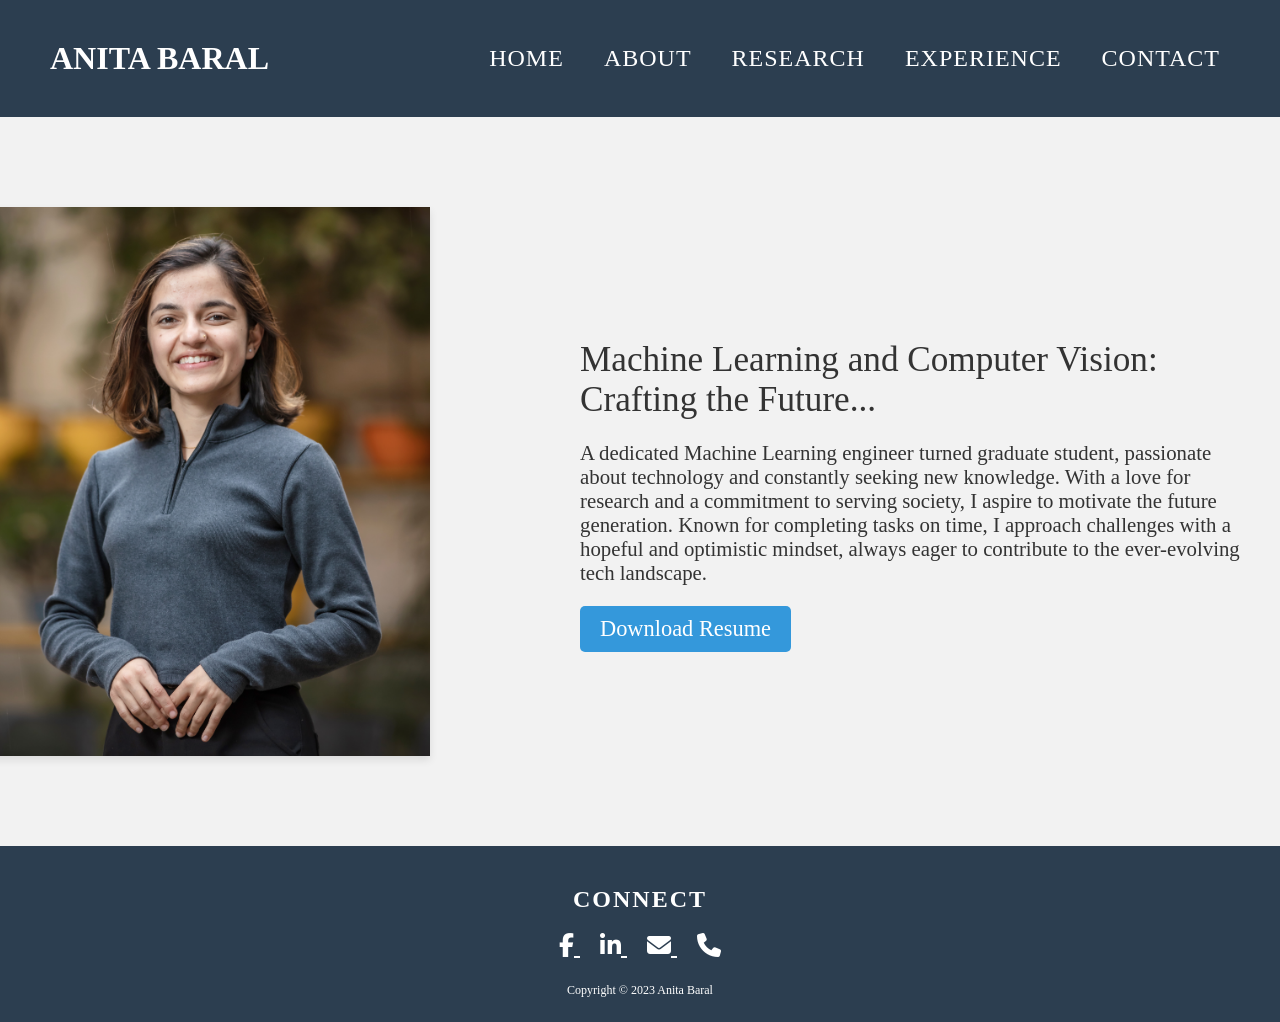
==== index.html @ aec83439 "Add contents for the website." ====
<!DOCTYPE html>
<html>
<head>
    <title>Anita Baral - Home</title>
    <link rel="stylesheet" type="text/css" href="css/style.css">
    <link rel="stylesheet" href="https://cdnjs.cloudflare.com/ajax/libs/font-awesome/6.1.1/css/all.min.css">
    <link href="https://fonts.googleapis.com/css2?family=Montserrat:wght@700&display=swap" rel="stylesheet">

</head>
<body>
    <header>
        <div class="header-inner">
            <a href="index.html" class="logo">Anita Baral</a>
            <nav>
                <ul>
                    <li><a href="index.html">Home</a></li>
                    <li><a href="about.html">About</a></li>
                    <li><a href="research.html">Research</a></li>
                    <li><a href="experience.html">Experience</a></li>
                    <li><a href="contact.html">Contact</a></li>
                </ul>
            </nav>
        </div>
    </header>
    <section class="hero">
        <div class="profile-container">
            <img src="data/profile.jpg" alt="Anita Baral" class="profile-picture">
            <div class="profile-info">
                <h1>Machine Learning and Computer Vision: Crafting the Future...</h1>
                <p>A dedicated Machine Learning engineer turned graduate student, passionate about technology and constantly seeking new knowledge.
                     With a love for research and a commitment to serving society, I aspire to motivate the future generation. Known for completing tasks on time, 
                    I approach challenges with a hopeful and optimistic mindset, always eager to contribute to the ever-evolving tech landscape.</p>
                <a href="data/Resume_AnitaBaral.pdf" class="resume-button" download>Download Resume</a>
            </div>
        </div>
    </section>    
    <footer>
        <div class="footer-content">
            <h2>Connect</h2>
            <div class="social-links">
                <a href="https://www.facebook.com/anita.baral.7374" target="_blank" title="Facebook">
                    <i class="fa-brands fa-facebook-f"></i>
                </a>
                <a href="https://www.linkedin.com/in/anita-baral" target="_blank" title="LinkedIn">
                    <i class="fa-brands fa-linkedin-in"></i>
                </a>
                <a href="mailto:baralanita2@gmail.com" title="Email">
                    <i class="fa-solid fa-envelope"></i>
                </a>
                <a href="tel:" title="Phone">
                    <i class="fa-solid fa-phone"></i>
                </a>
            </div>
            <p class="copyright-text">Copyright © 2023 Anita Baral </p>
        </div>
    </footer>
    
</body>
</html>
---- css/style.css ----
body {
    font-family: 'Playfair Display', serif;
    margin: 0;
    padding: 0;
    color: #333;
    display: flex;
    flex-direction: column;
    min-height: 100vh; /* Full height of the viewport */
}

.header-inner {
    max-width: 1200px;
    margin: 0 auto;
    padding: 15px;
    display: flex;
    justify-content: space-between;
    align-items: center;
}

.logo {
    color: #fff;
    text-decoration: none;
    font-size: 2.5em; /* Logo size */
    font-weight: bold; /* Make the logo stand out */
    margin-right: auto;
}

header {
    background-color: #2c3e50; /* Dark blue background */
    color: #fff;
    padding: 20px 0;    
}

header nav ul {
    margin-left: auto;
    list-style: none;
    padding: 0;
    display: flex;
    margin: 0;
}

header nav ul li {
    margin: 0 20px;
}

header nav ul li a {
    color: #fff;
    text-decoration: none;
    font-size: 1.5em; /* Adjust nav link size */
    transition: color 0.3s ease;
    letter-spacing: 1px;
    text-transform: uppercase;
}

header nav ul li a:hover {
    color: #3498db; /* Color change on hover */
}



@media screen and (max-width: 600px) {
    header nav ul li {
        display: block;
        text-align: center;
        margin: 10px 0;
    }
}

footer {
    background-color: #2c3e50;
    color: #fff;
    text-align: center;
    padding: 20px 0;
    margin-top: auto; /* Pushes the footer to the bottom */
}

.footer-content {
    max-width: 1200px;
    margin: auto;
    padding: 0 20px;
}


footer h2 {
    font-size: 1.5em;
    margin-bottom: 20px;
    text-transform: uppercase;
    letter-spacing: 2px;
}

.social-links {
    margin-bottom: 20px;
}

.social-links a {
    color: #fff;
    margin: 0 10px;
    font-size: 24px; /* Adjust the size of the icons */
    transition: color 0.3s ease;
}

.social-links a:hover {
    color: #3498db; /* Color change on hover */
}

footer p {
    font-size: 0.75em;
    line-height: 1.8;
    margin-bottom: 0; /* Removes margin for a tighter look */
}
.logo {
    color: #fff; /* White color */
    text-decoration: none;
    font-size: 2em; /* Increased size */
    font-weight: bold; /* Bold font */
    padding: 5px 10px; /* Padding around the text */
    border-radius: 5px; /* Rounded corners */
    transition: background-color 0.3s ease; /* Smooth transition for hover effect */
    text-transform: uppercase;
}

.logo:hover {
    background-color: #2980b9; /* Darker background on hover */
}

/* Responsive adjustments for smaller screens */
@media (max-width: 768px) {
    .footer-content {
        padding: 0 40px;
    }

    .social-links a {
        margin: 0 15px; /* More space between icons on smaller screens */
    }
}

@media screen and (max-width: 600px) {
    .header-inner {
        flex-direction: column;
    }

    header nav ul {
        flex-direction: column;
    }

    header nav ul li {
        text-align: center;
        margin: 10px 0;
    }
}

.hero {
    background-color: #f2f2f2; /* Light grey background */
    text-align: left;
    padding: 60px 0px;
    display: flex;
    align-items: center;
    justify-content: space-between;
}

.profile-container {
    background-color: #f2f2f2; /* Light grey background */
    display: flex;
    align-items: center;
    justify-content: space-between;
    max-width: 1200px;
    width: 100%;
    margin: auto;
    padding: 30px 0px; /* Increased padding for more space */
}

.profile-picture {
    width: 100%; /* This ensures the image is responsive and scales with its container */
    max-width: 450px; /* Adjust the max-width to fit your design */
    height: auto; /* This ensures the aspect ratio is maintained */
    margin-right: -5%;
    margin-left: -5%;
    /* border-radius: 2%; */
    box-shadow: 0 4px 8px rgba(0, 0, 0, 0.1); /* Optional: Adds a subtle shadow around the picture */
    /* Removed border-radius to make the image rectangular */
}

.profile-info {
    max-width: 55%;
}

.profile-info h1 {
    font-size: 2.2em; /* Large font size for name */
    color: #333; /* Dark text color for name */
    margin-bottom: 0.5em;
    font-weight: 200;
}

.profile-info p {
    font-size: 1.3em; /* Adjust as needed */
    margin-bottom: 1em;
}

.resume-button {
    display: inline-block;
    padding: 10px 20px;
    background-color: #3498db; /* Button background color */
    color: white; /* Button text color */
    text-decoration: none;
    border-radius: 5px; /* Rounded corners for the button */
    transition: background-color 0.3s ease; /* Smooth background transition on hover */
    font-size: 1.4em;
}

.resume-button:hover {
    background-color: #2980b9; /* Darker button background on hover */
}

.contact-info {
    background-color: #f2f2f2; /* Light grey background */
    margin: 40px auto;
    padding: 40px;
    text-align: center;
    border-radius: 8px; /* Optional: Adds rounded corners */
    box-shadow: 0 2px 5px rgba(0, 0, 0, 0.2); /* Optional: Adds a subtle shadow for depth */
    max-width: 600px; /* Adjust width as needed */
}

.contact-info h1 {
    font-size: 2.5em;
    color: #333;
    margin-bottom: 0.5em; /* Smaller bottom margin */
}

.contact-details {
    font-size: 1.5em;
    color: #333;
    background-color: #ffffff; /* White background for contact details */
    padding: 20px;
    border-radius: 8px; /* Optional: Adds rounded corners */
    box-shadow: 0 2px 5px rgba(0, 0, 0, 0.1); /* Optional: Adds a subtle shadow for depth */
}

.contact-details p {
    margin: 10px 0;
    display: flex;
    align-items: center;
    justify-content: center;
}

.contact-details p i {
    margin-right: 10px;
    color: #3498db; /* Color for icons */
    width: 30px; /* Ensures icons align neatly */
    text-align: center;
}

.contact-details a {
    color: #3498db; /* Color for links */
    text-decoration: none;
    font-weight: bold; /* Makes the text bold */
}

.contact-details a:hover {
    text-decoration: underline; /* Underline on hover for better user interaction */
}

/* Responsive adjustments */
@media (max-width: 768px) {
    .contact-info {
        padding: 20px;
        margin: 20px;
    }

    .contact-details {
        padding: 20px;
    }

    .contact-details p {
        flex-direction: column; /* Stack icon and text on smaller screens */
        text-align: center;
    }
}

/* Additional styling for active nav link, if needed */
nav ul li.active a {
    color: #3498db; /* Active link color */
    border-bottom: 2px solid #3498db; /* Underline or other highlight for active state */
}




.experience-info {
    background-color: #f2f2f2; /* Light grey background */
    margin: 40px auto;
    padding: 40px;
    text-align: center;
    border-radius: 8px; /* Optional: Adds rounded corners */
    box-shadow: 0 2px 5px rgba(0, 0, 0, 0.2); /* Optional: Adds a subtle shadow for depth */
    max-width: 600px; /* Adjust width as needed */
}

.experience-info h1 {
    font-size: 2.5em;
    color: #333;
    margin-bottom: 0.5em; /* Smaller bottom margin */
}

.experience-details {
    font-size: 1em;
    color: #333;
    background-color: #ffffff; /* White background for experience details */
    padding: 20px;
    border-radius: 8px; /* Optional: Adds rounded corners */
    box-shadow: 0 2px 5px rgba(0, 0, 0, 0.1); /* Optional: Adds a subtle shadow for depth */
}

.experience-details .research-item {
    background-color: #ffffff; /* White background for each research item */
    padding: 20px;
    margin-bottom: 20px; /* Space between research items */
    border-radius: 8px; /* Optional: Adds rounded corners */
    box-shadow: 0 2px 5px rgba(0, 0, 0, 0.1); /* Optional: Adds a subtle shadow for depth */
}

.experience-details .research-item h2 {
    color: #3498db; /* Color for research item titles */
    margin-bottom: 10px;
}

.experience-details .research-item p {
    /* font-size: 0.5em; */
    margin-bottom: 10px;
    text-align: left; /* Align text to the left */
}

.experience-details .research-item a {
    color: #3498db; /* Color for links */
    text-decoration: none;
}

.experience-details .research-item a:hover {
    text-decoration: underline; /* Underline on hover for better user interaction */
}

/* ... other styles ... */

/* Responsive adjustments */
@media (max-width: 768px) {
    .experience-info {
        padding: 20px;
        margin: 20px;
    }

    .experience-details {
        padding: 20px;
    }

    .experience-details .research-item {
        flex-direction: column; /* Stack icon and text on smaller screens */
        text-align: center;
    }
}

/* Additional styling for active nav link, if needed */
nav ul li.active a {
    color: #3498db; /* Active link color */
    border-bottom: 2px solid #3498db; /* Underline or other highlight for active state */
}

.ex-info {
    background-color: #f2f2f2; /* Light grey background */
    margin: 40px auto;
    padding: 40px;
    text-align: left; /* Align text to the left */
    border-radius: 8px; /* Adds rounded corners */
    box-shadow: 0 2px 5px rgba(0, 0, 0, 0.2); /* Adds a subtle shadow for depth */
    max-width: 800px; /* Adjust width as needed */
}

.ex-info h1 {
    font-size: 2.5em;
    color: #333;
    margin-bottom: 1em; /* Bottom margin for the section title */
}

.ex-details {
    background-color: #ffffff; /* White background for details */
    padding: 20px;
    border-radius: 8px; /* Adds rounded corners */
    box-shadow: 0 2px 5px rgba(0, 0, 0, 0.1); /* Adds a subtle shadow for depth */
    margin-bottom: 20px; /* Space between experience items */
}

.ex-item h2 {
    font-size: 1.5em;
    color: #3498db; /* Color for job titles */
    margin-bottom: 0.5em;
}

.ex-item p, .ex-item ul {
    font-size: 1em;
    margin-bottom: 1em;
}

.ex-item ul {
    list-style-type: circle; /* Or 'none' if you prefer no bullets */
    padding-left: 20px; /* Indent for list items */
}

.ex-item ul li {
    margin-bottom: 0.5em; /* Space between list items */
}

/* Responsive adjustments */
@media (max-width: 768px) {
    .ex-info {
        padding: 20px;
        margin: 20px;
    }

    .ex-details {
        padding: 20px;
    }

    /* Ensure .ex-item styles are also responsive if necessary */
}

/* Additional styling for active nav link, if needed */
nav ul li.active a {
    color: #3498db; /* Active link color */
    border-bottom: 2px solid #3498db; /* Underline or other highlight for active state */
}

main {
    flex: 1;
}
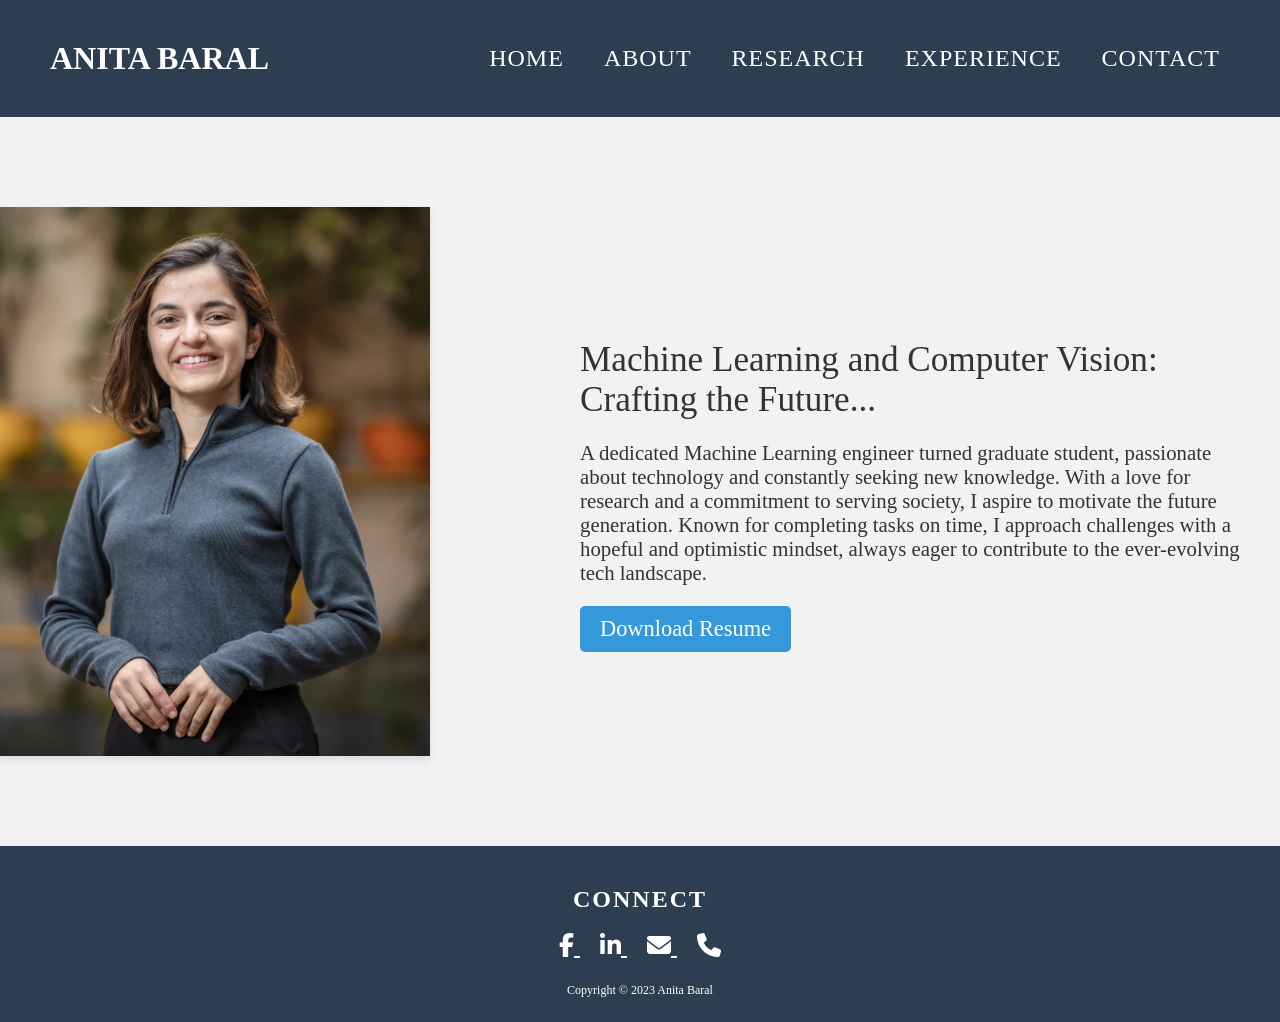
==== commit 77865be1: "Optimizing loading an image." ====
--- a/index.html
+++ b/index.html
@@ -24,7 +24,7 @@
     </header>
     <section class="hero">
         <div class="profile-container">
-            <img src="data/profile.jpg" alt="Anita Baral" class="profile-picture">
+            <img src="data/profile_comp.jpg" alt="Anita Baral" class="profile-picture">
             <div class="profile-info">
                 <h1>Machine Learning and Computer Vision: Crafting the Future...</h1>
                 <p>A dedicated Machine Learning engineer turned graduate student, passionate about technology and constantly seeking new knowledge.
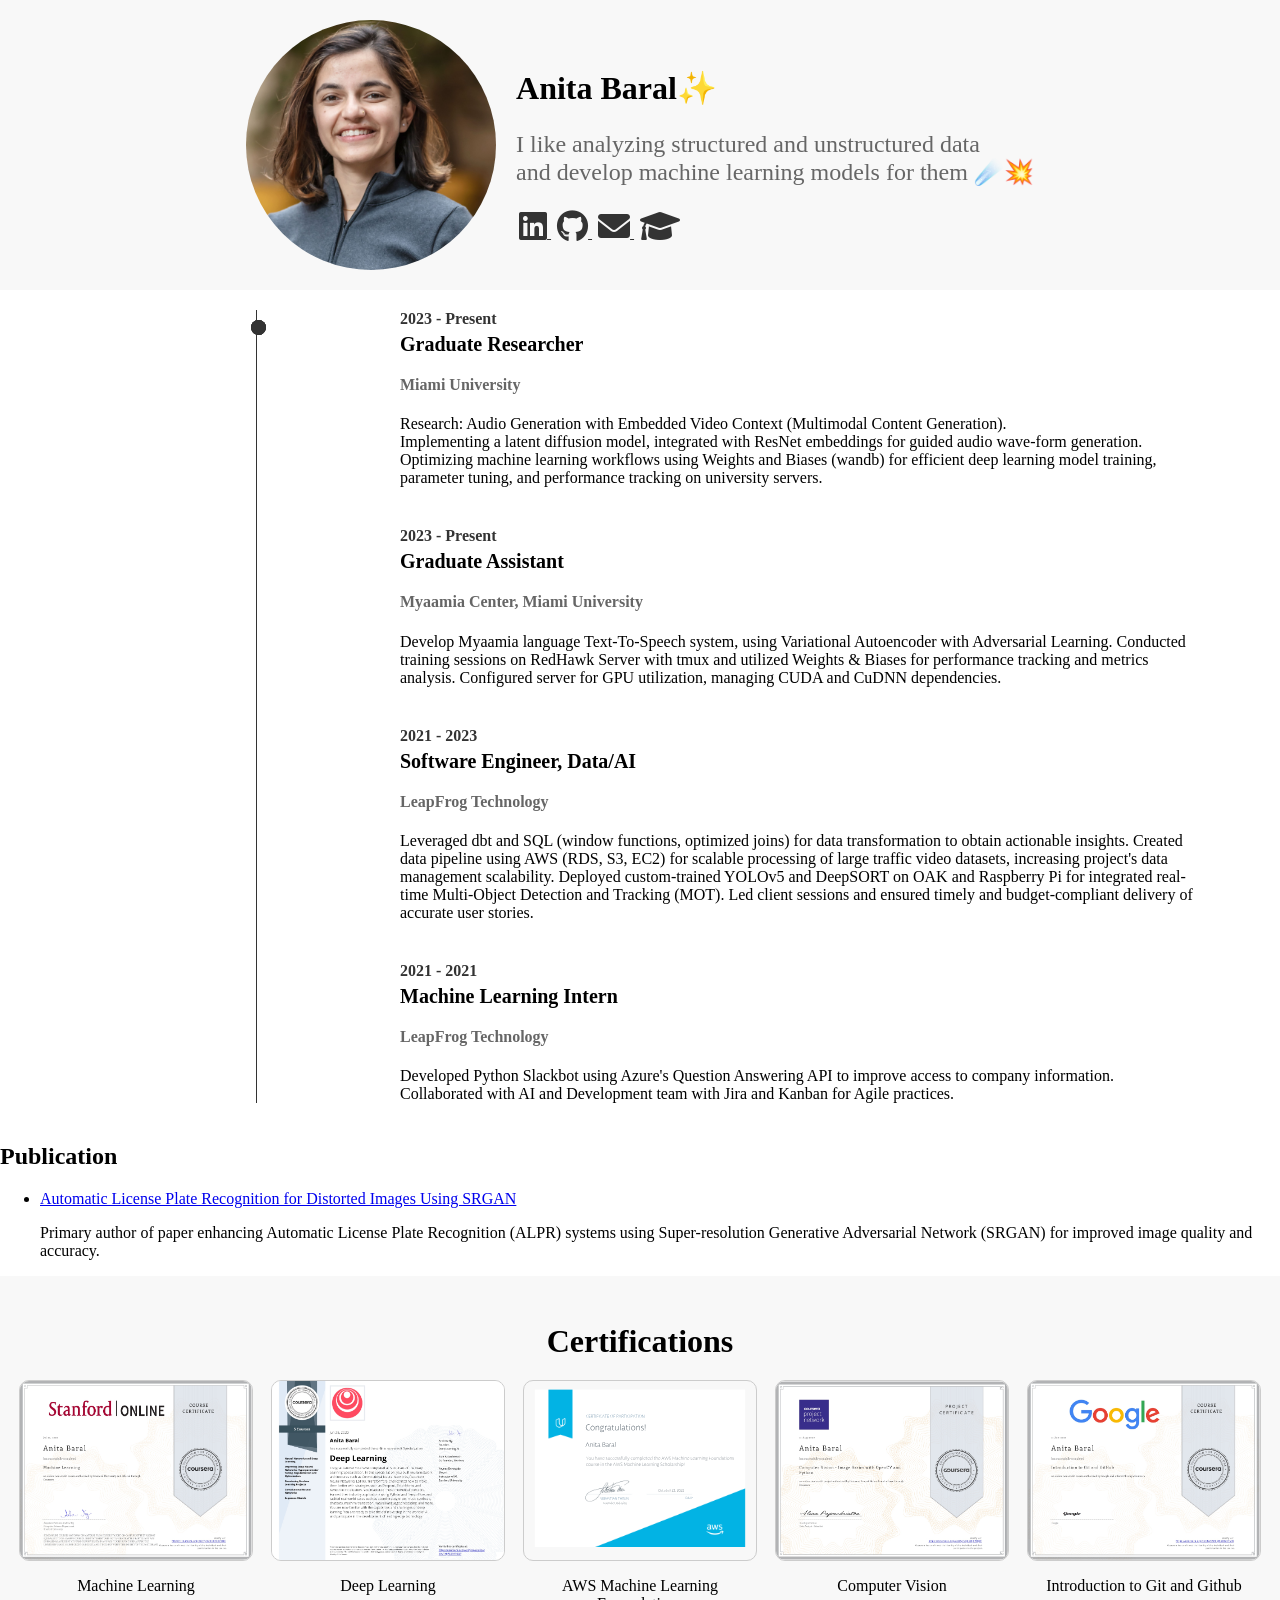
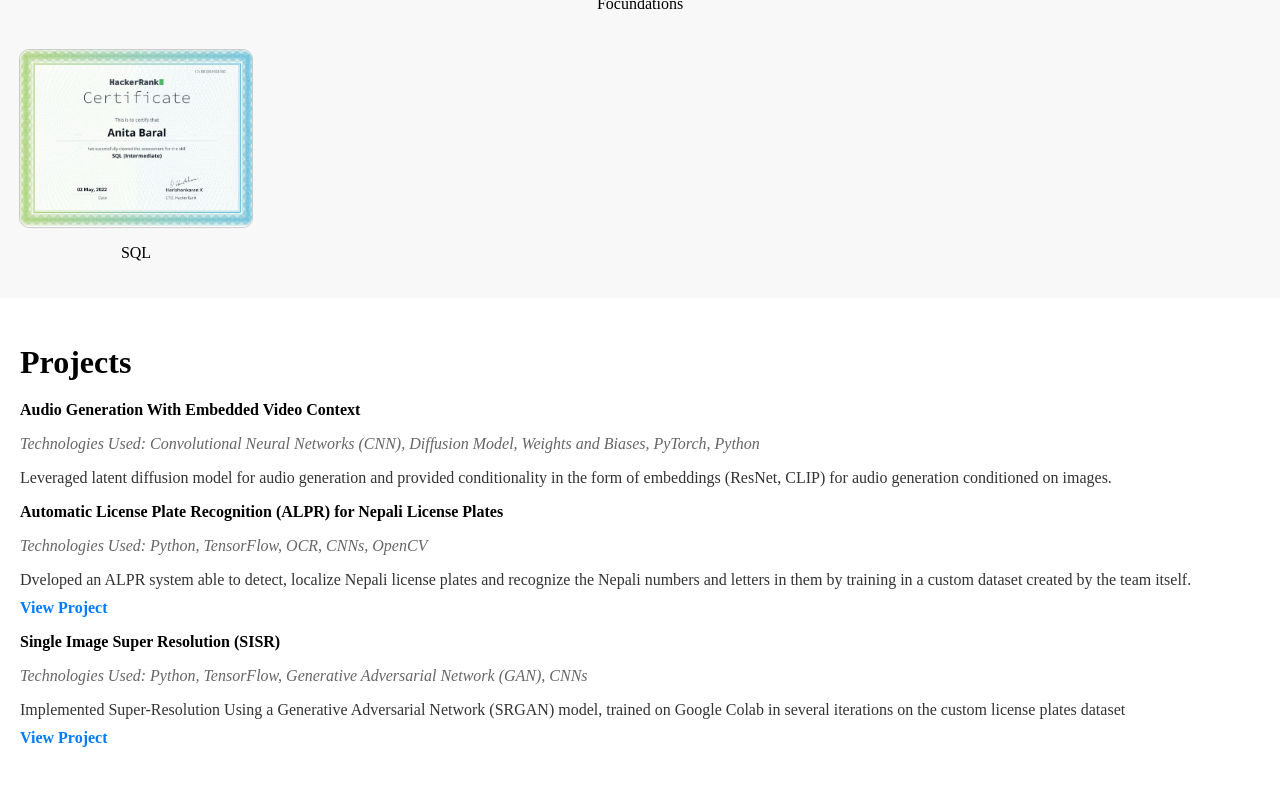
==== commit 704d7221: "Changed the layout of the website." ====
--- a/index.html
+++ b/index.html
@@ -1,62 +1,156 @@
 <!DOCTYPE html>
-<html>
+<html lang="en">
 <head>
-    <title>Anita Baral - Home</title>
-    <link rel="stylesheet" type="text/css" href="css/style.css">
-    <link rel="stylesheet" href="https://cdnjs.cloudflare.com/ajax/libs/font-awesome/6.1.1/css/all.min.css">
-    <link href="https://fonts.googleapis.com/css2?family=Montserrat:wght@700&display=swap" rel="stylesheet">
+    <meta charset="UTF-8">
+    <meta name="viewport" content="width=device-width, initial-scale=1.0">
+    <title>Anita Baral</title>
+    <link href="https://fonts.googleapis.com/css2?family=Montserrat:wght@400;700&display=swap" rel="stylesheet">
+    <link rel="stylesheet" href="https://cdnjs.cloudflare.com/ajax/libs/font-awesome/6.0.0-beta3/css/all.min.css">
 
+    <link rel="stylesheet" href="css/style.css">
 </head>
 <body>
-    <header>
-        <div class="header-inner">
-            <a href="index.html" class="logo">Anita Baral</a>
-            <nav>
-                <ul>
-                    <li><a href="index.html">Home</a></li>
-                    <li><a href="about.html">About</a></li>
-                    <li><a href="research.html">Research</a></li>
-                    <li><a href="experience.html">Experience</a></li>
-                    <li><a href="contact.html">Contact</a></li>
-                </ul>
-            </nav>
+    <div class="container">
+        <img src="data/profile_crop.jpg" alt="Anita Baral" class="profile-pic">
+        <div class="profile">
+        <div class="intro-text">
+            <h1>Anita Baral✨</h1>
+            <p>I like analyzing structured and unstructured data 
+                <br> and develop machine learning models for them ☄️💥
+            </p>
         </div>
-    </header>
-    <section class="hero">
-        <div class="profile-container">
-            <img src="data/profile_comp.jpg" alt="Anita Baral" class="profile-picture">
-            <div class="profile-info">
-                <h1>Machine Learning and Computer Vision: Crafting the Future...</h1>
-                <p>A dedicated Machine Learning engineer turned graduate student, passionate about technology and constantly seeking new knowledge.
-                     With a love for research and a commitment to serving society, I aspire to motivate the future generation. Known for completing tasks on time, 
-                    I approach challenges with a hopeful and optimistic mindset, always eager to contribute to the ever-evolving tech landscape.</p>
-                <a href="data/Resume_AnitaBaral.pdf" class="resume-button" download>Download Resume</a>
+        <div class="social-icons">
+            <a href="https://www.linkedin.com/in/anita-baral/" target="_blank" class="social-icon">
+                <i class="fab fa-linkedin fa-2x"></i>
+            </a>
+            <a href="https://github.com/anitabaral" target="_blank" class="social-icon">
+                <i class="fab fa-github fa-2x"></i>
+            </a>
+            <a href="baralanita2@gmail.com" target="_blank" class="social-icon">
+                <i class="fas fa-envelope fa-2x"></i>
+            </a>
+            <a href="https://scholar.google.com/citations?user=BwCggdUAAAAJ&hl=en" class="social-icon" target="_blank" title="Google Scholar">
+                <i class="fas fa-graduation-cap fa-2x"></i>
+            </a>
+        </div>
+    </div>
+    </div>
+    <div class="timeline">
+        <div class="timeline-item" id="experience1">
+            <div class="timeline-dot"></div>
+            <div class="timeline-date">2023 - Present</div>
+            <div class="timeline-content">
+                <h3>Graduate Researcher</h3>
+                <h4>Miami University</h4>
+                <p>Research: Audio Generation with Embedded Video Context (Multimodal Content Generation). 
+                    <br>Implementing a latent diffusion model, integrated with ResNet embeddings for guided audio wave-form generation.</li>
+                    Optimizing machine learning workflows using Weights and Biases (wandb) for efficient deep learning model training,
+                    parameter tuning, and performance tracking on university servers.</p>
             </div>
         </div>
-    </section>    
-    <footer>
-        <div class="footer-content">
-            <h2>Connect</h2>
-            <div class="social-links">
-                <a href="https://www.facebook.com/anita.baral.7374" target="_blank" title="Facebook">
-                    <i class="fa-brands fa-facebook-f"></i>
-                </a>
-                <a href="https://www.linkedin.com/in/anita-baral" target="_blank" title="LinkedIn">
-                    <i class="fa-brands fa-linkedin-in"></i>
-                </a>
-                <a href="mailto:baralanita2@gmail.com" title="Email">
-                    <i class="fa-solid fa-envelope"></i>
-                </a>
-                <a href="tel:" title="Phone">
-                    <i class="fa-solid fa-phone"></i>
-                </a>
-            </div>
-            <p class="copyright-text">Copyright © 2023 Anita Baral </p>
+        <div class="timeline-item" id="experience2">
+            <div class="timeline-dot"></div>
+            <div class="timeline-date">2023 - Present</div>
+            <div class="timeline-content">
+                <h3>Graduate Assistant</h3>
+                <h4>Myaamia Center, Miami University</h4>
+                <p>
+                    Develop Myaamia language Text-To-Speech system, using Variational Autoencoder with Adversarial Learning. Conducted training sessions on RedHawk Server with tmux and utilized Weights & Biases for performance
+                    tracking and metrics analysis. Configured server for GPU utilization, managing CUDA and CuDNN dependencies.</p>
+                    </div>       
+         </div>
+         <div class="timeline-item" id="experience3">
+            <div class="timeline-dot"></div>
+            <div class="timeline-date">2021 - 2023</div>
+            <div class="timeline-content">
+                <h3>Software Engineer, Data/AI</h3>
+                <h4>LeapFrog Technology</h4>
+                <p>
+                    Leveraged dbt and SQL (window functions, optimized joins) for data transformation to obtain actionable insights. Created data pipeline using AWS (RDS, S3, EC2) for scalable processing of large traffic video datasets,
+                    increasing project's data management scalability. Deployed custom-trained YOLOv5 and DeepSORT on OAK and Raspberry Pi for integrated real-time Multi-Object
+                    Detection and Tracking (MOT). Led client sessions and ensured timely and budget-compliant delivery of accurate user stories.</p>
+                    </div>       
+         </div>
+         <div class="timeline-item" id="experience4">
+            <div class="timeline-dot"></div>
+            <div class="timeline-date">2021 - 2021</div>
+            <div class="timeline-content">
+                <h3>Machine Learning Intern</h3>
+                <h4>LeapFrog Technology</h4>
+                <p>
+                    Developed Python Slackbot using Azure's Question Answering API to improve access to company information. Collaborated with AI and Development team with Jira and Kanban for Agile practices.
+                </p>                    </div>       
+         </div>
+         
+    </div>
+    <div class="publications">
+        <h2>Publication</h2>
+        <ul>
+            <li>
+                <a href="https://link.springer.com/chapter/10.1007/978-981-16-9885-9_10">
+                    <p class="publication-title">Automatic License Plate Recognition for Distorted Images Using SRGAN</p></a>
+                <p class="publication-description">Primary author of paper enhancing Automatic License Plate Recognition (ALPR) 
+                    systems using Super-resolution Generative Adversarial Network (SRGAN) for improved image quality and accuracy.</p>
+            </li>
+        </ul>
+    </div>
+    <div class="certifications">
+        <h2>Certifications</h2>
+        <div class="certification-grid">
+            <a href="https://www.coursera.org/account/accomplishments/certificate/4ZECK7XEY3NE" target="_blank" class="certification">
+                <img src="data/Coursera_4ZECK7XEY3NE_page-0001.jpg" alt="Certificate Description 1">
+                <p>Machine Learning</p>
+            </a>
+            <a href="https://www.coursera.org/account/accomplishments/specialization/certificate/THJPL4FAT6AP" target="_blank" class="certification">
+                <img src="data/Coursera_THJPL4FAT6AP_page-0001.jpg" alt="Certificate Description 2">
+                <p>Deep Learning</p>
+            </a>
+            <a href="https://graduation.udacity.com/confirm/PHJGMFHG" target="_blank" class="certification">
+                <img src="data/udacity.svg" alt="Certificate Description 2">
+                <p>AWS Machine Learning Focundations</p>
+            </a>
+            <a href="https://www.coursera.org/account/accomplishments/certificate/SQ6GNJFPHJZF" target="_blank" class="certification">
+                <img src="data/Coursera SQ6GNJFPHJZF_page-0001.jpg" alt="Certificate Description 2">
+                <p>Computer Vision</p>
+            </a>
+            <a href="https://www.coursera.org/account/accomplishments/certificate/CWBQNABW3TMN" target="_blank" class="certification">
+                <img src="data/Coursera CWBQNABW3TMN_page-0001.jpg" alt="Certificate Description 2">
+                <p>Introduction to Git and Github</p>
+            </a>
+            <a href="https://www.hackerrank.com/certificates/be58699281bc" target="_blank" class="certification">
+                <img src="data/sql_intermediate certificate_page-0001.jpg" alt="Certificate Description 2">
+                <p>SQL</p>
+            </a>
+
         </div>
-    </footer>
+    </div>
+    <div class="projects">
+        <h2>Projects</h2>
+        <ul>
+            <li>
+                <p class="project-title">Audio Generation With Embedded Video Context</p>
+                <p class="project-technologies">Technologies Used: Convolutional Neural Networks (CNN), Diffusion Model, Weights and Biases, PyTorch, Python </p>
+                <p class="project-description">Leveraged latent diffusion model for audio generation and provided conditionality in the form
+                    of embeddings (ResNet, CLIP) for audio generation conditioned on images.</p>
+            </li>
+            <li>
+                <p class="project-title">Automatic License Plate Recognition (ALPR) for Nepali License Plates</p>
+                <p class="project-technologies">Technologies Used: Python, TensorFlow, OCR, CNNs, OpenCV</p>
+                <p class="project-description">Dveloped an ALPR system able to detect, localize Nepali license plates and recognize the Nepali numbers and letters in them by training in a custom dataset created by the team itself.</p>
+                <a href="https://github.com/anitabaral/Automatic-License-Plate-Recognition-System-for-Distorted-Images" target="_blank" class="project-link">View Project</a>
+            </li>
+                     <li>
+                <p class="project-title">Single Image Super Resolution (SISR)</p>
+                <p class="project-technologies">Technologies Used: Python, TensorFlow, Generative Adversarial Network (GAN), CNNs</p>
+                <p class="project-description">Implemented Super-Resolution Using a Generative Adversarial Network (SRGAN) model, trained on Google Colab in several iterations on the custom license plates dataset</p>
+                <a href="https://github.com/anitabaral/Single-Image-Super-Resolution" target="_blank" class="project-link">View Project</a>
+            </li>
+        </ul>
+    </div>
+    
+
+    
+    
     
 </body>
 </html>
-
-
-
--- a/css/style.css
+++ b/css/style.css
@@ -1,434 +1,188 @@
-body {
-    font-family: 'Playfair Display', serif;
+body, html {
     margin: 0;
     padding: 0;
-    color: #333;
-    display: flex;
-    flex-direction: column;
-    min-height: 100vh; /* Full height of the viewport */
+    font-family: 'Times New Roman', Times, serif;
 }
 
-.header-inner {
-    max-width: 1200px;
-    margin: 0 auto;
-    padding: 15px;
+.container {
     display: flex;
-    justify-content: space-between;
     align-items: center;
+    justify-content: center;
+    flex-direction: row; /* Stack children horizontally */
+    background-color: #f8f8f8;    
+    padding: 20px;
+
+
+}
+.profile{
+    flex-direction: column;
 }
 
-.logo {
-    color: #fff;
-    text-decoration: none;
-    font-size: 2.5em; /* Logo size */
-    font-weight: bold; /* Make the logo stand out */
-    margin-right: auto;
+.profile-pic {
+    width: 250px; /* Adjust the width as needed */
+    height: 250px; /* Adjust the height as needed */
+    border-radius: 50%;
+    margin-right: 20px; /* Adjust the spacing between the image and text as needed */
+    object-fit: cover; /* This will ensure the image covers the area without losing aspect ratio */
 }
 
-header {
-    background-color: #2c3e50; /* Dark blue background */
-    color: #fff;
-    padding: 20px 0;    
+.intro-text h1 {
+    font-size: 2em; /* Adjust the size as needed */
+    margin-bottom: 0.5em;
 }
 
-header nav ul {
-    margin-left: auto;
-    list-style: none;
-    padding: 0;
-    display: flex;
-    margin: 0;
+.intro-text p {
+    font-size: 1.5em; /* Adjust the size as needed */
+    color: #666; /* This is a light grey color similar to what's used on Karpathy's site */
+}
+.timeline {
+    
+    position: relative;
+    padding-left: 400px; /* Increase this value to move the timeline further from the left */
+    margin-top: 20px;
 }
 
-header nav ul li {
-    margin: 0 20px;
+.timeline-dot {
+    position: absolute;
+    left: 19.6%;
+    background-color: #333; /* Dot color */
+    border-radius: 50%;
+    width: 15px;
+    height: 15px;
+    top: 10px; /* Adjust based on the line height of the date */
 }
 
-header nav ul li a {
-    color: #fff;
-    text-decoration: none;
-    font-size: 1.5em; /* Adjust nav link size */
-    transition: color 0.3s ease;
-    letter-spacing: 1px;
-    text-transform: uppercase;
+.timeline-date {
+    margin-bottom: 5px;
+    font-weight: bold;
+    color: #333;
 }
 
-header nav ul li a:hover {
-    color: #3498db; /* Color change on hover */
+.timeline-content {
+    /* margin-left: auto;
+    margin-right: auto; */
+    max-width: 800px; /* or whatever maximum width you prefer */
+    /* justify-content: center; */
+    margin-bottom: 40px;
 }
 
-
-
-@media screen and (max-width: 600px) {
-    header nav ul li {
-        display: block;
-        text-align: center;
-        margin: 10px 0;
-    }
+.timeline-content h3 {
+    font-size: 1.25em;
+    margin-top: 0;
 }
 
-footer {
-    background-color: #2c3e50;
-    color: #fff;
-    text-align: center;
-    padding: 20px 0;
-    margin-top: auto; /* Pushes the footer to the bottom */
+.timeline-content h4 {
+    font-size: 1em;
+    color: #666;
+    margin-top: 5px;
+}
+.timeline-content p {
+    justify-content: center;
+
 }
 
-.footer-content {
-    max-width: 1200px;
-    margin: auto;
-    padding: 0 20px;
+/* Optional: Add a line connecting the dots */
+.timeline::before {
+    content: '';
+    position: absolute;
+    left: 20%; /* Adjust this value to align with the center of the dots */
+    top: 0;
+    bottom: 0;
+    width: 1px;
+    background-color: #333; /* Line color */
 }
 
-
-footer h2 {
-    font-size: 1.5em;
-    margin-bottom: 20px;
-    text-transform: uppercase;
-    letter-spacing: 2px;
+.social-icons {
+    /* text-align: center; Center the icons container */
+    padding: 0 0; /* Add some padding above and below the icons */
 }
 
-.social-links {
+.social-icon {
+    margin: 0 3px; /* Space out the icons */
+    color: #333; /* Icon color */
+    transition: color 0.3s; /* Smooth transition for hover effect */
+}
+
+.social-icon:hover {
+    color: #007bff; /* Color when icon is hovered over */
+}
+
+.certifications {
+    padding: 20px;
+    background-color: #f8f8f8;
+    text-align: center;
+    
+}
+
+.certifications h2 {
+    font-size: 2em;
     margin-bottom: 20px;
 }
 
-.social-links a {
-    color: #fff;
-    margin: 0 10px;
-    font-size: 24px; /* Adjust the size of the icons */
-    transition: color 0.3s ease;
+.certification-grid {
+    display: grid;
+    grid-template-columns: repeat(auto-fill, minmax(200px, 1fr)); /* Creates a responsive grid layout */
+    gap: 20px; /* Space between items */
+    padding: 0;
+    list-style: none;
 }
 
-.social-links a:hover {
-    color: #3498db; /* Color change on hover */
+.certification {
+    display: flex;
+    flex-direction: column;
+    align-items: center;
+    text-decoration: none;
+    color: inherit;
 }
 
-footer p {
-    font-size: 0.75em;
-    line-height: 1.8;
-    margin-bottom: 0; /* Removes margin for a tighter look */
+.certification img {
+    width: 100%; /* Adjust the width as needed */
+    height: auto; /* Adjust the height as needed */
+    border: 1px solid #ccc; /* A light grey border around the image */
+    border-radius: 10px
 }
-.logo {
-    color: #fff; /* White color */
-    text-decoration: none;
-    font-size: 2em; /* Increased size */
-    font-weight: bold; /* Bold font */
-    padding: 5px 10px; /* Padding around the text */
-    border-radius: 5px; /* Rounded corners */
-    transition: background-color 0.3s ease; /* Smooth transition for hover effect */
-    text-transform: uppercase;
+.projects {
+    padding: 20px;
+    /* background-color: #f8f8f8; */
+    text-align: left;
+    margin-bottom: 10px; /* Reduced bottom margin */
+
 }
 
-.logo:hover {
-    background-color: #2980b9; /* Darker background on hover */
+.projects h2 {
+    font-size: 2em;
+    margin-bottom: 20px;
 }
 
-/* Responsive adjustments for smaller screens */
-@media (max-width: 768px) {
-    .footer-content {
-        padding: 0 40px;
-    }
-
-    .social-links a {
-        margin: 0 15px; /* More space between icons on smaller screens */
-    }
+.projects ul {
+    list-style-type: none;
+    padding: 0;
 }
 
-@media screen and (max-width: 600px) {
-    .header-inner {
-        flex-direction: column;
-    }
-
-    header nav ul {
-        flex-direction: column;
-    }
-
-    header nav ul li {
-        text-align: center;
-        margin: 10px 0;
-    }
+.projects li {
+    margin-bottom: 15px;
 }
 
-.hero {
-    background-color: #f2f2f2; /* Light grey background */
-    text-align: left;
-    padding: 60px 0px;
-    display: flex;
-    align-items: center;
-    justify-content: space-between;
+.project-title {
+    font-weight: bold;
 }
 
-.profile-container {
-    background-color: #f2f2f2; /* Light grey background */
-    display: flex;
-    align-items: center;
-    justify-content: space-between;
-    max-width: 1200px;
-    width: 100%;
-    margin: auto;
-    padding: 30px 0px; /* Increased padding for more space */
+.project-technologies {
+    font-style: italic;
+    color: #666;
 }
 
-.profile-picture {
-    width: 100%; /* This ensures the image is responsive and scales with its container */
-    max-width: 450px; /* Adjust the max-width to fit your design */
-    height: auto; /* This ensures the aspect ratio is maintained */
-    margin-right: -5%;
-    margin-left: -5%;
-    /* border-radius: 2%; */
-    box-shadow: 0 4px 8px rgba(0, 0, 0, 0.1); /* Optional: Adds a subtle shadow around the picture */
-    /* Removed border-radius to make the image rectangular */
-}
-
-.profile-info {
-    max-width: 55%;
-}
-
-.profile-info h1 {
-    font-size: 2.2em; /* Large font size for name */
-    color: #333; /* Dark text color for name */
-    margin-bottom: 0.5em;
-    font-weight: 200;
-}
-
-.profile-info p {
-    font-size: 1.3em; /* Adjust as needed */
-    margin-bottom: 1em;
-}
-
-.resume-button {
-    display: inline-block;
-    padding: 10px 20px;
-    background-color: #3498db; /* Button background color */
-    color: white; /* Button text color */
-    text-decoration: none;
-    border-radius: 5px; /* Rounded corners for the button */
-    transition: background-color 0.3s ease; /* Smooth background transition on hover */
-    font-size: 1.4em;
-}
-
-.resume-button:hover {
-    background-color: #2980b9; /* Darker button background on hover */
-}
-
-.contact-info {
-    background-color: #f2f2f2; /* Light grey background */
-    margin: 40px auto;
-    padding: 40px;
-    text-align: center;
-    border-radius: 8px; /* Optional: Adds rounded corners */
-    box-shadow: 0 2px 5px rgba(0, 0, 0, 0.2); /* Optional: Adds a subtle shadow for depth */
-    max-width: 600px; /* Adjust width as needed */
-}
-
-.contact-info h1 {
-    font-size: 2.5em;
+.project-description {
     color: #333;
-    margin-bottom: 0.5em; /* Smaller bottom margin */
-}
-
-.contact-details {
-    font-size: 1.5em;
-    color: #333;
-    background-color: #ffffff; /* White background for contact details */
-    padding: 20px;
-    border-radius: 8px; /* Optional: Adds rounded corners */
-    box-shadow: 0 2px 5px rgba(0, 0, 0, 0.1); /* Optional: Adds a subtle shadow for depth */
-}
-
-.contact-details p {
-    margin: 10px 0;
-    display: flex;
-    align-items: center;
-    justify-content: center;
-}
-
-.contact-details p i {
-    margin-right: 10px;
-    color: #3498db; /* Color for icons */
-    width: 30px; /* Ensures icons align neatly */
-    text-align: center;
-}
-
-.contact-details a {
-    color: #3498db; /* Color for links */
-    text-decoration: none;
-    font-weight: bold; /* Makes the text bold */
-}
-
-.contact-details a:hover {
-    text-decoration: underline; /* Underline on hover for better user interaction */
-}
-
-/* Responsive adjustments */
-@media (max-width: 768px) {
-    .contact-info {
-        padding: 20px;
-        margin: 20px;
-    }
-
-    .contact-details {
-        padding: 20px;
-    }
-
-    .contact-details p {
-        flex-direction: column; /* Stack icon and text on smaller screens */
-        text-align: center;
-    }
-}
-
-/* Additional styling for active nav link, if needed */
-nav ul li.active a {
-    color: #3498db; /* Active link color */
-    border-bottom: 2px solid #3498db; /* Underline or other highlight for active state */
-}
-
-
-
-
-.experience-info {
-    background-color: #f2f2f2; /* Light grey background */
-    margin: 40px auto;
-    padding: 40px;
-    text-align: center;
-    border-radius: 8px; /* Optional: Adds rounded corners */
-    box-shadow: 0 2px 5px rgba(0, 0, 0, 0.2); /* Optional: Adds a subtle shadow for depth */
-    max-width: 600px; /* Adjust width as needed */
-}
-
-.experience-info h1 {
-    font-size: 2.5em;
-    color: #333;
-    margin-bottom: 0.5em; /* Smaller bottom margin */
-}
-
-.experience-details {
-    font-size: 1em;
-    color: #333;
-    background-color: #ffffff; /* White background for experience details */
-    padding: 20px;
-    border-radius: 8px; /* Optional: Adds rounded corners */
-    box-shadow: 0 2px 5px rgba(0, 0, 0, 0.1); /* Optional: Adds a subtle shadow for depth */
-}
-
-.experience-details .research-item {
-    background-color: #ffffff; /* White background for each research item */
-    padding: 20px;
-    margin-bottom: 20px; /* Space between research items */
-    border-radius: 8px; /* Optional: Adds rounded corners */
-    box-shadow: 0 2px 5px rgba(0, 0, 0, 0.1); /* Optional: Adds a subtle shadow for depth */
-}
-
-.experience-details .research-item h2 {
-    color: #3498db; /* Color for research item titles */
     margin-bottom: 10px;
 }
 
-.experience-details .research-item p {
-    /* font-size: 0.5em; */
-    margin-bottom: 10px;
-    text-align: left; /* Align text to the left */
+.project-link {
+    color: #007bff;
+    text-decoration: none;
+    font-weight: bold;
 }
 
-.experience-details .research-item a {
-    color: #3498db; /* Color for links */
-    text-decoration: none;
+.project-link:hover {
+    text-decoration: underline;
 }
-
-.experience-details .research-item a:hover {
-    text-decoration: underline; /* Underline on hover for better user interaction */
-}
-
-/* ... other styles ... */
-
-/* Responsive adjustments */
-@media (max-width: 768px) {
-    .experience-info {
-        padding: 20px;
-        margin: 20px;
-    }
-
-    .experience-details {
-        padding: 20px;
-    }
-
-    .experience-details .research-item {
-        flex-direction: column; /* Stack icon and text on smaller screens */
-        text-align: center;
-    }
-}
-
-/* Additional styling for active nav link, if needed */
-nav ul li.active a {
-    color: #3498db; /* Active link color */
-    border-bottom: 2px solid #3498db; /* Underline or other highlight for active state */
-}
-
-.ex-info {
-    background-color: #f2f2f2; /* Light grey background */
-    margin: 40px auto;
-    padding: 40px;
-    text-align: left; /* Align text to the left */
-    border-radius: 8px; /* Adds rounded corners */
-    box-shadow: 0 2px 5px rgba(0, 0, 0, 0.2); /* Adds a subtle shadow for depth */
-    max-width: 800px; /* Adjust width as needed */
-}
-
-.ex-info h1 {
-    font-size: 2.5em;
-    color: #333;
-    margin-bottom: 1em; /* Bottom margin for the section title */
-}
-
-.ex-details {
-    background-color: #ffffff; /* White background for details */
-    padding: 20px;
-    border-radius: 8px; /* Adds rounded corners */
-    box-shadow: 0 2px 5px rgba(0, 0, 0, 0.1); /* Adds a subtle shadow for depth */
-    margin-bottom: 20px; /* Space between experience items */
-}
-
-.ex-item h2 {
-    font-size: 1.5em;
-    color: #3498db; /* Color for job titles */
-    margin-bottom: 0.5em;
-}
-
-.ex-item p, .ex-item ul {
-    font-size: 1em;
-    margin-bottom: 1em;
-}
-
-.ex-item ul {
-    list-style-type: circle; /* Or 'none' if you prefer no bullets */
-    padding-left: 20px; /* Indent for list items */
-}
-
-.ex-item ul li {
-    margin-bottom: 0.5em; /* Space between list items */
-}
-
-/* Responsive adjustments */
-@media (max-width: 768px) {
-    .ex-info {
-        padding: 20px;
-        margin: 20px;
-    }
-
-    .ex-details {
-        padding: 20px;
-    }
-
-    /* Ensure .ex-item styles are also responsive if necessary */
-}
-
-/* Additional styling for active nav link, if needed */
-nav ul li.active a {
-    color: #3498db; /* Active link color */
-    border-bottom: 2px solid #3498db; /* Underline or other highlight for active state */
-}
-
-main {
-    flex: 1;
-}
-
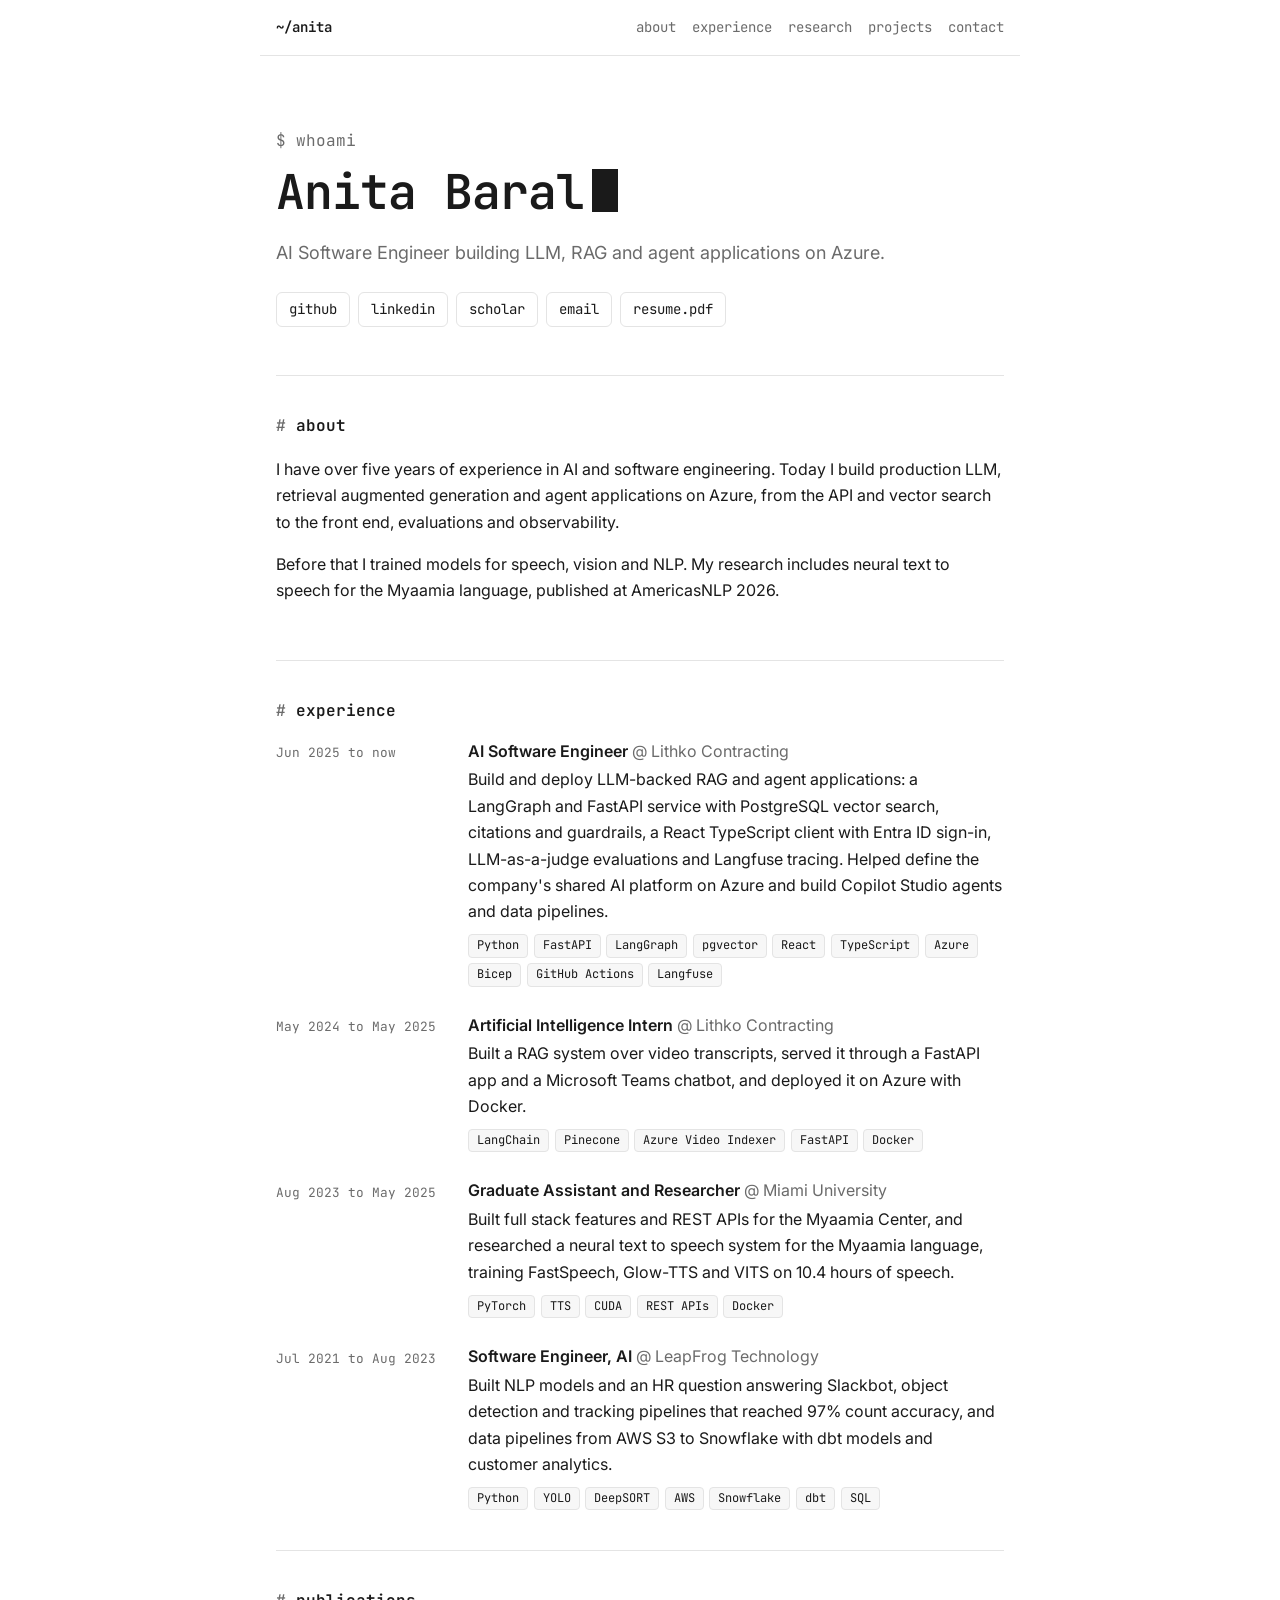
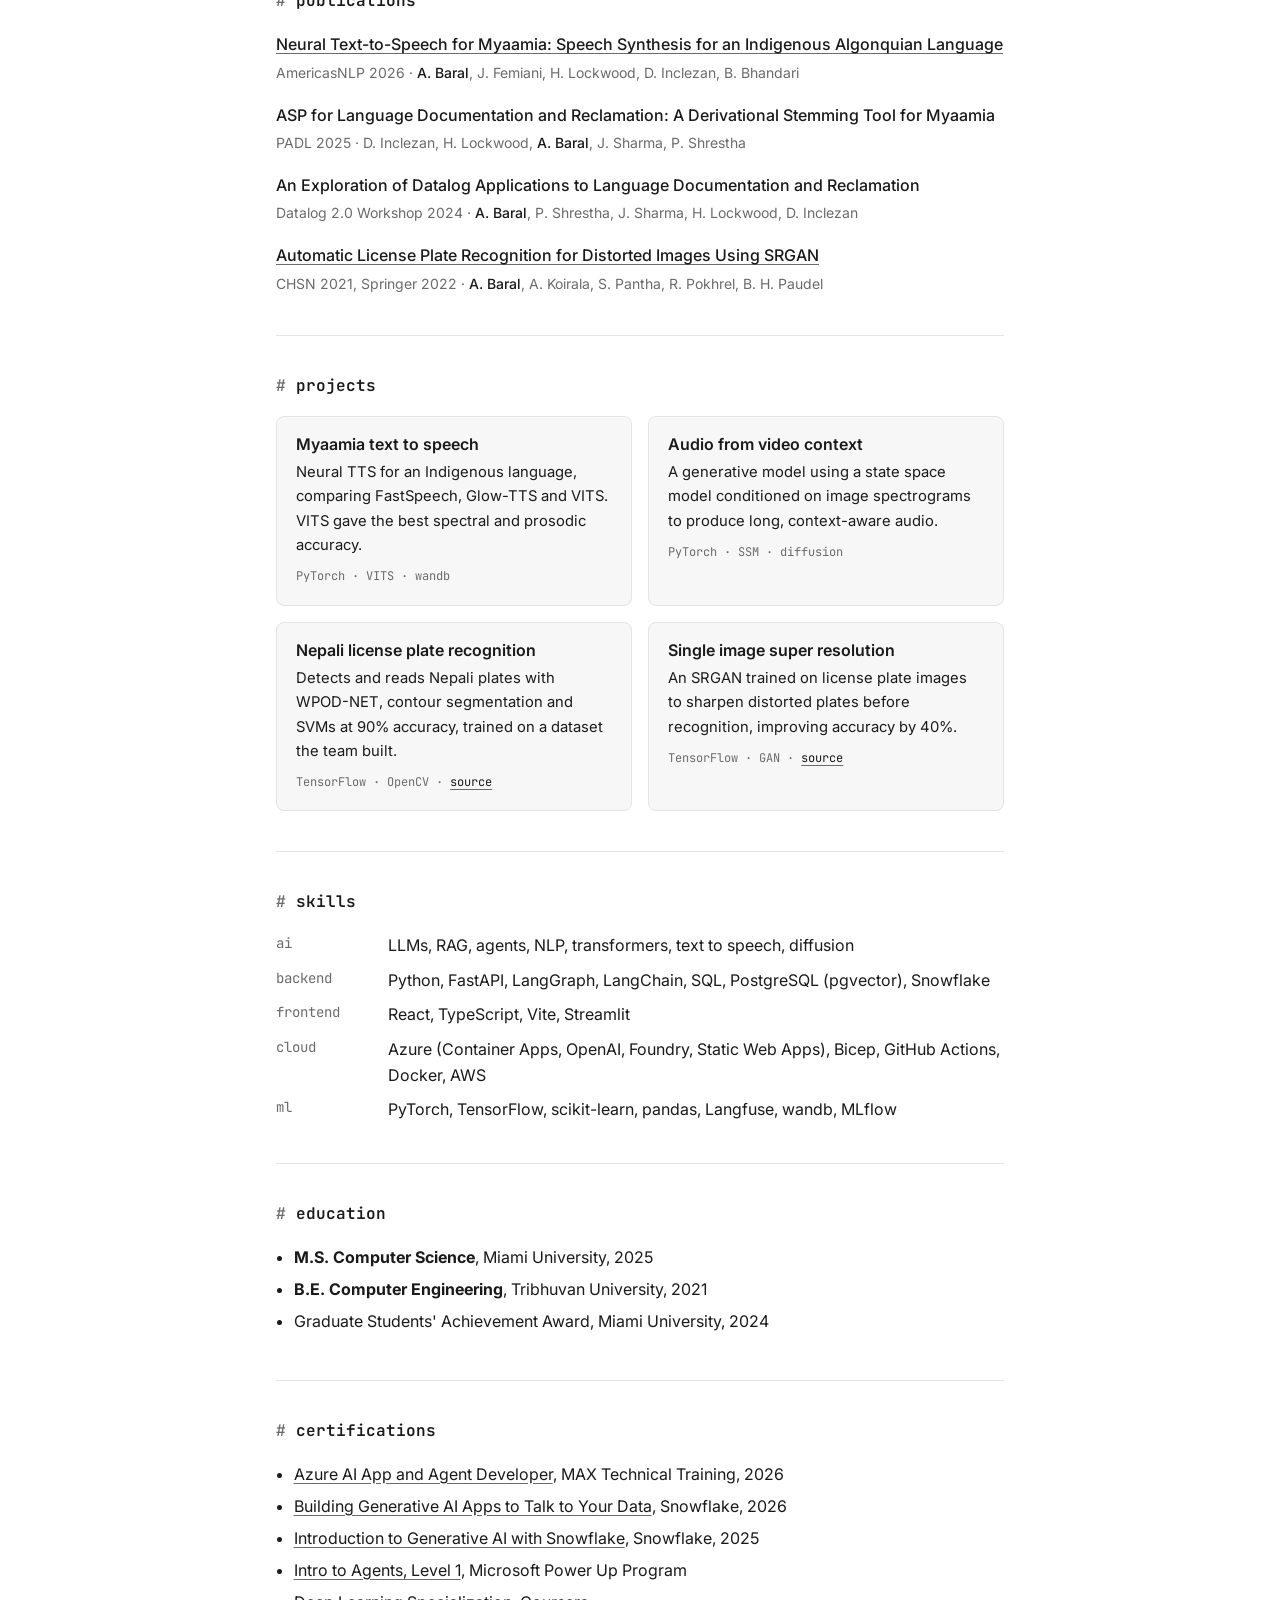
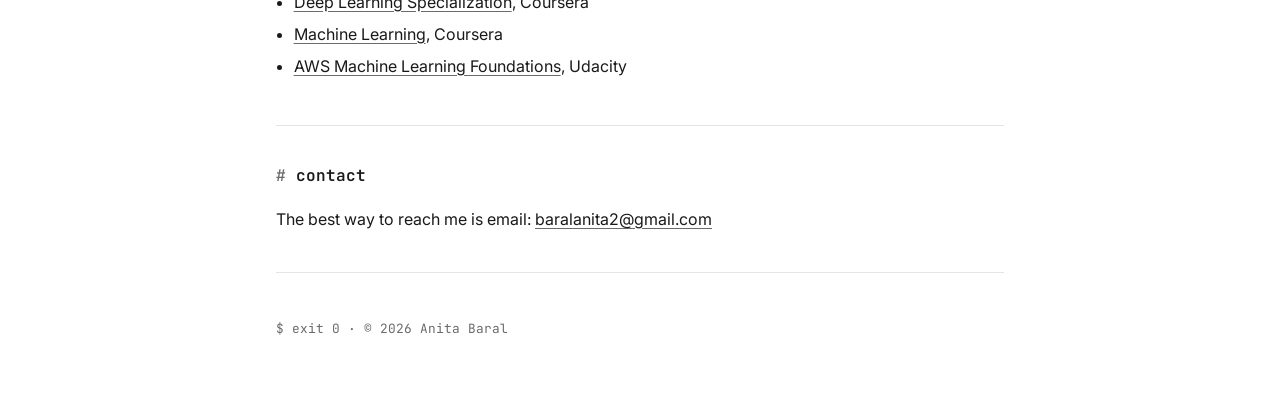
==== commit 343bde4f: "Rebuild site from new resume Single page developer style layout with updated experience, publication" ====
--- a/index.html
+++ b/index.html
@@ -4,153 +4,205 @@
     <meta charset="UTF-8">
     <meta name="viewport" content="width=device-width, initial-scale=1.0">
     <title>Anita Baral</title>
-    <link href="https://fonts.googleapis.com/css2?family=Montserrat:wght@400;700&display=swap" rel="stylesheet">
-    <link rel="stylesheet" href="https://cdnjs.cloudflare.com/ajax/libs/font-awesome/6.0.0-beta3/css/all.min.css">
-
+    <meta name="description" content="Anita Baral, AI Software Engineer building LLM, RAG and agent applications on Azure.">
+    <link rel="preconnect" href="https://fonts.googleapis.com">
+    <link rel="preconnect" href="https://fonts.gstatic.com" crossorigin>
+    <link href="https://fonts.googleapis.com/css2?family=Inter:wght@400;500;600&family=JetBrains+Mono:wght@400;600&display=swap" rel="stylesheet">
     <link rel="stylesheet" href="css/style.css">
 </head>
 <body>
-    <div class="container">
-        <img src="data/profile_crop.jpg" alt="Anita Baral" class="profile-pic">
-        <div class="profile">
-        <div class="intro-text">
-            <h1>Anita Baral✨</h1>
-            <p>I like analyzing structured and unstructured data 
-                <br> and develop machine learning models for them ☄️💥
+    <header class="site-header">
+        <a href="#top" class="logo">~/anita</a>
+        <nav>
+            <a href="#about">about</a>
+            <a href="#experience">experience</a>
+            <a href="#research">research</a>
+            <a href="#projects">projects</a>
+            <a href="#contact">contact</a>
+        </nav>
+    </header>
+
+    <main id="top">
+        <section class="hero">
+            <p class="prompt"><span class="dim">$</span> whoami</p>
+            <h1>Anita Baral<span class="cursor" aria-hidden="true"></span></h1>
+            <p class="tagline">AI Software Engineer building LLM, RAG and agent applications on Azure.</p>
+            <ul class="links">
+                <li><a href="https://github.com/anitabaral" target="_blank" rel="noopener">github</a></li>
+                <li><a href="https://www.linkedin.com/in/anita-baral" target="_blank" rel="noopener">linkedin</a></li>
+                <li><a href="https://scholar.google.com/citations?user=BwCggdUAAAAJ&hl=en" target="_blank" rel="noopener">scholar</a></li>
+                <li><a href="mailto:baralanita2@gmail.com">email</a></li>
+                <li><a href="data/Resume_AnitaBaral.pdf" target="_blank">resume.pdf</a></li>
+            </ul>
+        </section>
+
+        <section id="about">
+            <h2><span class="dim">#</span> about</h2>
+            <p>
+                I have over five years of experience in AI and software engineering. Today I build production
+                LLM, retrieval augmented generation and agent applications on Azure, from the API and vector search
+                to the front end, evaluations and observability.
             </p>
-        </div>
-        <div class="social-icons">
-            <a href="https://www.linkedin.com/in/anita-baral/" target="_blank" class="social-icon">
-                <i class="fab fa-linkedin fa-2x"></i>
-            </a>
-            <a href="https://github.com/anitabaral" target="_blank" class="social-icon">
-                <i class="fab fa-github fa-2x"></i>
-            </a>
-            <a href="baralanita2@gmail.com" target="_blank" class="social-icon">
-                <i class="fas fa-envelope fa-2x"></i>
-            </a>
-            <a href="https://scholar.google.com/citations?user=BwCggdUAAAAJ&hl=en" class="social-icon" target="_blank" title="Google Scholar">
-                <i class="fas fa-graduation-cap fa-2x"></i>
-            </a>
-        </div>
-    </div>
-    </div>
-    <div class="timeline">
-        <div class="timeline-item" id="experience1">
-            <div class="timeline-dot"></div>
-            <div class="timeline-date">2023 - Present</div>
-            <div class="timeline-content">
-                <h3>Graduate Researcher</h3>
-                <h4>Miami University</h4>
-                <p>Research: Audio Generation with Embedded Video Context (Multimodal Content Generation). 
-                    <br>Implementing a latent diffusion model, integrated with ResNet embeddings for guided audio wave-form generation.</li>
-                    Optimizing machine learning workflows using Weights and Biases (wandb) for efficient deep learning model training,
-                    parameter tuning, and performance tracking on university servers.</p>
+            <p>
+                Before that I trained models for speech, vision and NLP. My research includes neural text to speech
+                for the Myaamia language, published at AmericasNLP 2026.
+            </p>
+        </section>
+
+        <section id="experience">
+            <h2><span class="dim">#</span> experience</h2>
+            <ol class="timeline">
+                <li>
+                    <div class="when">Jun 2025 to now</div>
+                    <div class="what">
+                        <h3>AI Software Engineer <span class="at">@ Lithko Contracting</span></h3>
+                        <p>
+                            Build and deploy LLM-backed RAG and agent applications: a LangGraph and FastAPI service with
+                            PostgreSQL vector search, citations and guardrails, a React TypeScript client with Entra ID
+                            sign-in, LLM-as-a-judge evaluations and Langfuse tracing. Helped define the company's shared
+                            AI platform on Azure and build Copilot Studio agents and data pipelines.
+                        </p>
+                        <ul class="tags">
+                            <li>Python</li><li>FastAPI</li><li>LangGraph</li><li>pgvector</li><li>React</li>
+                            <li>TypeScript</li><li>Azure</li><li>Bicep</li><li>GitHub Actions</li><li>Langfuse</li>
+                        </ul>
+                    </div>
+                </li>
+                <li>
+                    <div class="when">May 2024 to May 2025</div>
+                    <div class="what">
+                        <h3>Artificial Intelligence Intern <span class="at">@ Lithko Contracting</span></h3>
+                        <p>
+                            Built a RAG system over video transcripts, served it through a FastAPI app and a
+                            Microsoft Teams chatbot, and deployed it on Azure with Docker.
+                        </p>
+                        <ul class="tags">
+                            <li>LangChain</li><li>Pinecone</li><li>Azure Video Indexer</li><li>FastAPI</li><li>Docker</li>
+                        </ul>
+                    </div>
+                </li>
+                <li>
+                    <div class="when">Aug 2023 to May 2025</div>
+                    <div class="what">
+                        <h3>Graduate Assistant and Researcher <span class="at">@ Miami University</span></h3>
+                        <p>
+                            Built full stack features and REST APIs for the Myaamia Center, and researched a neural
+                            text to speech system for the Myaamia language, training FastSpeech, Glow-TTS and VITS
+                            on 10.4 hours of speech.
+                        </p>
+                        <ul class="tags">
+                            <li>PyTorch</li><li>TTS</li><li>CUDA</li><li>REST APIs</li><li>Docker</li>
+                        </ul>
+                    </div>
+                </li>
+                <li>
+                    <div class="when">Jul 2021 to Aug 2023</div>
+                    <div class="what">
+                        <h3>Software Engineer, AI <span class="at">@ LeapFrog Technology</span></h3>
+                        <p>
+                            Built NLP models and an HR question answering Slackbot, object detection and tracking
+                            pipelines that reached 97% count accuracy, and data pipelines from AWS S3 to Snowflake
+                            with dbt models and customer analytics.
+                        </p>
+                        <ul class="tags">
+                            <li>Python</li><li>YOLO</li><li>DeepSORT</li><li>AWS</li><li>Snowflake</li><li>dbt</li><li>SQL</li>
+                        </ul>
+                    </div>
+                </li>
+            </ol>
+        </section>
+
+        <section id="research">
+            <h2><span class="dim">#</span> publications</h2>
+            <ul class="pubs">
+                <li>
+                    <a href="https://aclanthology.org/2026.americasnlp-6.1/" target="_blank" rel="noopener">
+                        Neural Text-to-Speech for Myaamia: Speech Synthesis for an Indigenous Algonquian Language</a>
+                    <p class="meta">AmericasNLP 2026 &middot; <strong>A. Baral</strong>, J. Femiani, H. Lockwood, D. Inclezan, B. Bhandari</p>
+                </li>
+                <li>
+                    <span class="title">ASP for Language Documentation and Reclamation: A Derivational Stemming Tool for Myaamia</span>
+                    <p class="meta">PADL 2025 &middot; D. Inclezan, H. Lockwood, <strong>A. Baral</strong>, J. Sharma, P. Shrestha</p>
+                </li>
+                <li>
+                    <span class="title">An Exploration of Datalog Applications to Language Documentation and Reclamation</span>
+                    <p class="meta">Datalog 2.0 Workshop 2024 &middot; <strong>A. Baral</strong>, P. Shrestha, J. Sharma, H. Lockwood, D. Inclezan</p>
+                </li>
+                <li>
+                    <a href="https://link.springer.com/chapter/10.1007/978-981-16-9885-9_10" target="_blank" rel="noopener">
+                        Automatic License Plate Recognition for Distorted Images Using SRGAN</a>
+                    <p class="meta">CHSN 2021, Springer 2022 &middot; <strong>A. Baral</strong>, A. Koirala, S. Pantha, R. Pokhrel, B. H. Paudel</p>
+                </li>
+            </ul>
+        </section>
+
+        <section id="projects">
+            <h2><span class="dim">#</span> projects</h2>
+            <div class="cards">
+                <article class="card">
+                    <h3>Myaamia text to speech</h3>
+                    <p>Neural TTS for an Indigenous language, comparing FastSpeech, Glow-TTS and VITS. VITS gave the best spectral and prosodic accuracy.</p>
+                    <p class="stack">PyTorch &middot; VITS &middot; wandb</p>
+                </article>
+                <article class="card">
+                    <h3>Audio from video context</h3>
+                    <p>A generative model using a state space model conditioned on image spectrograms to produce long, context-aware audio.</p>
+                    <p class="stack">PyTorch &middot; SSM &middot; diffusion</p>
+                </article>
+                <article class="card">
+                    <h3>Nepali license plate recognition</h3>
+                    <p>Detects and reads Nepali plates with WPOD-NET, contour segmentation and SVMs at 90% accuracy, trained on a dataset the team built.</p>
+                    <p class="stack">TensorFlow &middot; OpenCV &middot; <a href="https://github.com/anitabaral/Automatic-License-Plate-Recognition-System-for-Distorted-Images" target="_blank" rel="noopener">source</a></p>
+                </article>
+                <article class="card">
+                    <h3>Single image super resolution</h3>
+                    <p>An SRGAN trained on license plate images to sharpen distorted plates before recognition, improving accuracy by 40%.</p>
+                    <p class="stack">TensorFlow &middot; GAN &middot; <a href="https://github.com/anitabaral/Single-Image-Super-Resolution" target="_blank" rel="noopener">source</a></p>
+                </article>
             </div>
-        </div>
-        <div class="timeline-item" id="experience2">
-            <div class="timeline-dot"></div>
-            <div class="timeline-date">2023 - Present</div>
-            <div class="timeline-content">
-                <h3>Graduate Assistant</h3>
-                <h4>Myaamia Center, Miami University</h4>
-                <p>
-                    Develop Myaamia language Text-To-Speech system, using Variational Autoencoder with Adversarial Learning. Conducted training sessions on RedHawk Server with tmux and utilized Weights & Biases for performance
-                    tracking and metrics analysis. Configured server for GPU utilization, managing CUDA and CuDNN dependencies.</p>
-                    </div>       
-         </div>
-         <div class="timeline-item" id="experience3">
-            <div class="timeline-dot"></div>
-            <div class="timeline-date">2021 - 2023</div>
-            <div class="timeline-content">
-                <h3>Software Engineer, Data/AI</h3>
-                <h4>LeapFrog Technology</h4>
-                <p>
-                    Leveraged dbt and SQL (window functions, optimized joins) for data transformation to obtain actionable insights. Created data pipeline using AWS (RDS, S3, EC2) for scalable processing of large traffic video datasets,
-                    increasing project's data management scalability. Deployed custom-trained YOLOv5 and DeepSORT on OAK and Raspberry Pi for integrated real-time Multi-Object
-                    Detection and Tracking (MOT). Led client sessions and ensured timely and budget-compliant delivery of accurate user stories.</p>
-                    </div>       
-         </div>
-         <div class="timeline-item" id="experience4">
-            <div class="timeline-dot"></div>
-            <div class="timeline-date">2021 - 2021</div>
-            <div class="timeline-content">
-                <h3>Machine Learning Intern</h3>
-                <h4>LeapFrog Technology</h4>
-                <p>
-                    Developed Python Slackbot using Azure's Question Answering API to improve access to company information. Collaborated with AI and Development team with Jira and Kanban for Agile practices.
-                </p>                    </div>       
-         </div>
-         
-    </div>
-    <div class="publications">
-        <h2>Publication</h2>
-        <ul>
-            <li>
-                <a href="https://link.springer.com/chapter/10.1007/978-981-16-9885-9_10">
-                    <p class="publication-title">Automatic License Plate Recognition for Distorted Images Using SRGAN</p></a>
-                <p class="publication-description">Primary author of paper enhancing Automatic License Plate Recognition (ALPR) 
-                    systems using Super-resolution Generative Adversarial Network (SRGAN) for improved image quality and accuracy.</p>
-            </li>
-        </ul>
-    </div>
-    <div class="certifications">
-        <h2>Certifications</h2>
-        <div class="certification-grid">
-            <a href="https://www.coursera.org/account/accomplishments/certificate/4ZECK7XEY3NE" target="_blank" class="certification">
-                <img src="data/Coursera_4ZECK7XEY3NE_page-0001.jpg" alt="Certificate Description 1">
-                <p>Machine Learning</p>
-            </a>
-            <a href="https://www.coursera.org/account/accomplishments/specialization/certificate/THJPL4FAT6AP" target="_blank" class="certification">
-                <img src="data/Coursera_THJPL4FAT6AP_page-0001.jpg" alt="Certificate Description 2">
-                <p>Deep Learning</p>
-            </a>
-            <a href="https://graduation.udacity.com/confirm/PHJGMFHG" target="_blank" class="certification">
-                <img src="data/udacity.svg" alt="Certificate Description 2">
-                <p>AWS Machine Learning Focundations</p>
-            </a>
-            <a href="https://www.coursera.org/account/accomplishments/certificate/SQ6GNJFPHJZF" target="_blank" class="certification">
-                <img src="data/Coursera SQ6GNJFPHJZF_page-0001.jpg" alt="Certificate Description 2">
-                <p>Computer Vision</p>
-            </a>
-            <a href="https://www.coursera.org/account/accomplishments/certificate/CWBQNABW3TMN" target="_blank" class="certification">
-                <img src="data/Coursera CWBQNABW3TMN_page-0001.jpg" alt="Certificate Description 2">
-                <p>Introduction to Git and Github</p>
-            </a>
-            <a href="https://www.hackerrank.com/certificates/be58699281bc" target="_blank" class="certification">
-                <img src="data/sql_intermediate certificate_page-0001.jpg" alt="Certificate Description 2">
-                <p>SQL</p>
-            </a>
-
-        </div>
-    </div>
-    <div class="projects">
-        <h2>Projects</h2>
-        <ul>
-            <li>
-                <p class="project-title">Audio Generation With Embedded Video Context</p>
-                <p class="project-technologies">Technologies Used: Convolutional Neural Networks (CNN), Diffusion Model, Weights and Biases, PyTorch, Python </p>
-                <p class="project-description">Leveraged latent diffusion model for audio generation and provided conditionality in the form
-                    of embeddings (ResNet, CLIP) for audio generation conditioned on images.</p>
-            </li>
-            <li>
-                <p class="project-title">Automatic License Plate Recognition (ALPR) for Nepali License Plates</p>
-                <p class="project-technologies">Technologies Used: Python, TensorFlow, OCR, CNNs, OpenCV</p>
-                <p class="project-description">Dveloped an ALPR system able to detect, localize Nepali license plates and recognize the Nepali numbers and letters in them by training in a custom dataset created by the team itself.</p>
-                <a href="https://github.com/anitabaral/Automatic-License-Plate-Recognition-System-for-Distorted-Images" target="_blank" class="project-link">View Project</a>
-            </li>
-                     <li>
-                <p class="project-title">Single Image Super Resolution (SISR)</p>
-                <p class="project-technologies">Technologies Used: Python, TensorFlow, Generative Adversarial Network (GAN), CNNs</p>
-                <p class="project-description">Implemented Super-Resolution Using a Generative Adversarial Network (SRGAN) model, trained on Google Colab in several iterations on the custom license plates dataset</p>
-                <a href="https://github.com/anitabaral/Single-Image-Super-Resolution" target="_blank" class="project-link">View Project</a>
-            </li>
-        </ul>
-    </div>
-    
-
-    
-    
-    
+        </section>
+
+        <section id="skills">
+            <h2><span class="dim">#</span> skills</h2>
+            <dl class="skills">
+                <dt>ai</dt><dd>LLMs, RAG, agents, NLP, transformers, text to speech, diffusion</dd>
+                <dt>backend</dt><dd>Python, FastAPI, LangGraph, LangChain, SQL, PostgreSQL (pgvector), Snowflake</dd>
+                <dt>frontend</dt><dd>React, TypeScript, Vite, Streamlit</dd>
+                <dt>cloud</dt><dd>Azure (Container Apps, OpenAI, Foundry, Static Web Apps), Bicep, GitHub Actions, Docker, AWS</dd>
+                <dt>ml</dt><dd>PyTorch, TensorFlow, scikit-learn, pandas, Langfuse, wandb, MLflow</dd>
+            </dl>
+        </section>
+
+        <section id="education">
+            <h2><span class="dim">#</span> education</h2>
+            <ul class="plain">
+                <li><strong>M.S. Computer Science</strong>, Miami University, 2025</li>
+                <li><strong>B.E. Computer Engineering</strong>, Tribhuvan University, 2021</li>
+                <li>Graduate Students' Achievement Award, Miami University, 2024</li>
+            </ul>
+        </section>
+
+        <section id="certifications">
+            <h2><span class="dim">#</span> certifications</h2>
+            <ul class="plain">
+                <li><a href="data/certificates/azure-ai-app-agent-developer.pdf" target="_blank">Azure AI App and Agent Developer</a>, MAX Technical Training, 2026</li>
+                <li><a href="https://coursera.org/verify/LXKT6HWSU1CF" target="_blank" rel="noopener">Building Generative AI Apps to Talk to Your Data</a>, Snowflake, 2026</li>
+                <li><a href="https://coursera.org/verify/G7YX9LDC4VHF" target="_blank" rel="noopener">Introduction to Generative AI with Snowflake</a>, Snowflake, 2025</li>
+                <li><a href="data/certificates/power-up-intro-to-agents.png" target="_blank">Intro to Agents, Level 1</a>, Microsoft Power Up Program</li>
+                <li><a href="https://www.coursera.org/account/accomplishments/specialization/certificate/THJPL4FAT6AP" target="_blank" rel="noopener">Deep Learning Specialization</a>, Coursera</li>
+                <li><a href="https://www.coursera.org/account/accomplishments/certificate/4ZECK7XEY3NE" target="_blank" rel="noopener">Machine Learning</a>, Coursera</li>
+                <li><a href="https://graduation.udacity.com/confirm/PHJGMFHG" target="_blank" rel="noopener">AWS Machine Learning Foundations</a>, Udacity</li>
+            </ul>
+        </section>
+
+        <section id="contact">
+            <h2><span class="dim">#</span> contact</h2>
+            <p>The best way to reach me is email: <a href="mailto:baralanita2@gmail.com">baralanita2@gmail.com</a></p>
+        </section>
+    </main>
+
+    <footer>
+        <p><span class="dim">$</span> exit 0 &middot; &copy; 2026 Anita Baral</p>
+    </footer>
 </body>
 </html>
--- a/css/style.css
+++ b/css/style.css
@@ -1,188 +1,359 @@
-body, html {
-    margin: 0;
-    padding: 0;
-    font-family: 'Times New Roman', Times, serif;
-}
-
-.container {
+:root {
+    --bg: #ffffff;
+    --fg: #1a1a1a;
+    --muted: #6b6b6b;
+    --line: #e4e4e4;
+    --card: #f7f7f7;
+    --mono: "JetBrains Mono", ui-monospace, Consolas, monospace;
+    --sans: "Inter", system-ui, -apple-system, "Segoe UI", sans-serif;
+}
+
+@media (prefers-color-scheme: dark) {
+    :root {
+        --bg: #111111;
+        --fg: #e8e8e8;
+        --muted: #8f8f8f;
+        --line: #2a2a2a;
+        --card: #191919;
+    }
+}
+
+* {
+    box-sizing: border-box;
+}
+
+html {
+    scroll-behavior: smooth;
+    scroll-padding-top: 4.5rem;
+}
+
+body {
+    margin: 0;
+    background: var(--bg);
+    color: var(--fg);
+    font-family: var(--sans);
+    font-size: 16px;
+    line-height: 1.65;
+}
+
+a {
+    color: var(--fg);
+    text-decoration: underline;
+    text-decoration-color: var(--muted);
+    text-underline-offset: 3px;
+}
+
+a:hover {
+    text-decoration-color: var(--fg);
+}
+
+.dim {
+    color: var(--muted);
+}
+
+.site-header {
+    position: sticky;
+    top: 0;
+    z-index: 1;
     display: flex;
+    flex-wrap: wrap;
+    gap: 0.5rem 1.5rem;
+    justify-content: space-between;
     align-items: center;
-    justify-content: center;
-    flex-direction: row; /* Stack children horizontally */
-    background-color: #f8f8f8;    
-    padding: 20px;
-
-
-}
-.profile{
-    flex-direction: column;
-}
-
-.profile-pic {
-    width: 250px; /* Adjust the width as needed */
-    height: 250px; /* Adjust the height as needed */
-    border-radius: 50%;
-    margin-right: 20px; /* Adjust the spacing between the image and text as needed */
-    object-fit: cover; /* This will ensure the image covers the area without losing aspect ratio */
-}
-
-.intro-text h1 {
-    font-size: 2em; /* Adjust the size as needed */
-    margin-bottom: 0.5em;
-}
-
-.intro-text p {
-    font-size: 1.5em; /* Adjust the size as needed */
-    color: #666; /* This is a light grey color similar to what's used on Karpathy's site */
-}
-.timeline {
-    
-    position: relative;
-    padding-left: 400px; /* Increase this value to move the timeline further from the left */
-    margin-top: 20px;
-}
-
-.timeline-dot {
-    position: absolute;
-    left: 19.6%;
-    background-color: #333; /* Dot color */
-    border-radius: 50%;
-    width: 15px;
-    height: 15px;
-    top: 10px; /* Adjust based on the line height of the date */
-}
-
-.timeline-date {
-    margin-bottom: 5px;
-    font-weight: bold;
-    color: #333;
-}
-
-.timeline-content {
-    /* margin-left: auto;
-    margin-right: auto; */
-    max-width: 800px; /* or whatever maximum width you prefer */
-    /* justify-content: center; */
-    margin-bottom: 40px;
-}
-
-.timeline-content h3 {
-    font-size: 1.25em;
-    margin-top: 0;
-}
-
-.timeline-content h4 {
-    font-size: 1em;
-    color: #666;
-    margin-top: 5px;
-}
-.timeline-content p {
-    justify-content: center;
-
-}
-
-/* Optional: Add a line connecting the dots */
-.timeline::before {
-    content: '';
-    position: absolute;
-    left: 20%; /* Adjust this value to align with the center of the dots */
-    top: 0;
-    bottom: 0;
-    width: 1px;
-    background-color: #333; /* Line color */
-}
-
-.social-icons {
-    /* text-align: center; Center the icons container */
-    padding: 0 0; /* Add some padding above and below the icons */
-}
-
-.social-icon {
-    margin: 0 3px; /* Space out the icons */
-    color: #333; /* Icon color */
-    transition: color 0.3s; /* Smooth transition for hover effect */
-}
-
-.social-icon:hover {
-    color: #007bff; /* Color when icon is hovered over */
-}
-
-.certifications {
-    padding: 20px;
-    background-color: #f8f8f8;
-    text-align: center;
-    
-}
-
-.certifications h2 {
-    font-size: 2em;
-    margin-bottom: 20px;
-}
-
-.certification-grid {
-    display: grid;
-    grid-template-columns: repeat(auto-fill, minmax(200px, 1fr)); /* Creates a responsive grid layout */
-    gap: 20px; /* Space between items */
+    max-width: 760px;
+    margin: 0 auto;
+    padding: 1rem 16px;
+    background: var(--bg);
+    border-bottom: 1px solid var(--line);
+    font-family: var(--mono);
+    font-size: 0.875rem;
+}
+
+.site-header a {
+    text-decoration: none;
+    color: var(--muted);
+}
+
+.site-header a:hover,
+.site-header .logo {
+    color: var(--fg);
+}
+
+.logo {
+    font-weight: 600;
+}
+
+.site-header nav {
+    display: flex;
+    flex-wrap: wrap;
+    gap: 0.25rem 1rem;
+}
+
+main {
+    max-width: 760px;
+    margin: 0 auto;
+    padding: 0 16px;
+}
+
+section {
+    padding: 2.5rem 0;
+    border-bottom: 1px solid var(--line);
+}
+
+h1,
+h2,
+h3 {
+    line-height: 1.25;
+}
+
+h2 {
+    margin: 0 0 1.25rem;
+    font-family: var(--mono);
+    font-size: 1rem;
+    font-weight: 600;
+    text-transform: lowercase;
+}
+
+h3 {
+    margin: 0 0 0.35rem;
+    font-size: 1rem;
+    font-weight: 600;
+}
+
+.hero {
+    padding: 4.5rem 0 3rem;
+}
+
+.prompt {
+    margin: 0 0 0.5rem;
+    font-family: var(--mono);
+    color: var(--muted);
+}
+
+.hero h1 {
+    margin: 0;
+    font-family: var(--mono);
+    font-size: clamp(2rem, 7vw, 3rem);
+    font-weight: 600;
+    letter-spacing: -0.02em;
+}
+
+.cursor {
+    display: inline-block;
+    width: 0.55em;
+    height: 0.9em;
+    margin-left: 0.15em;
+    vertical-align: -0.05em;
+    background: var(--fg);
+    animation: blink 1.1s steps(1) infinite;
+}
+
+@keyframes blink {
+    50% {
+        opacity: 0;
+    }
+}
+
+@media (prefers-reduced-motion: reduce) {
+    .cursor {
+        animation: none;
+    }
+}
+
+.tagline {
+    margin: 1rem 0 1.5rem;
+    font-size: 1.125rem;
+    color: var(--muted);
+}
+
+.links {
+    display: flex;
+    flex-wrap: wrap;
+    gap: 0.5rem;
+    margin: 0;
     padding: 0;
     list-style: none;
-}
-
-.certification {
+    font-family: var(--mono);
+    font-size: 0.875rem;
+}
+
+.links a {
+    display: inline-block;
+    padding: 0.3rem 0.75rem;
+    border: 1px solid var(--line);
+    border-radius: 6px;
+    text-decoration: none;
+}
+
+.links a:hover {
+    border-color: var(--fg);
+}
+
+.timeline {
+    margin: 0;
+    padding: 0;
+    list-style: none;
+}
+
+.timeline > li {
+    display: grid;
+    grid-template-columns: 11rem 1fr;
+    gap: 1rem;
+    padding-bottom: 1.75rem;
+}
+
+.timeline > li:last-child {
+    padding-bottom: 0;
+}
+
+.when {
+    padding-top: 0.1rem;
+    font-family: var(--mono);
+    font-size: 0.8rem;
+    color: var(--muted);
+}
+
+.what p {
+    margin: 0 0 0.6rem;
+}
+
+.at {
+    font-weight: 400;
+    color: var(--muted);
+}
+
+.tags {
     display: flex;
-    flex-direction: column;
-    align-items: center;
-    text-decoration: none;
-    color: inherit;
-}
-
-.certification img {
-    width: 100%; /* Adjust the width as needed */
-    height: auto; /* Adjust the height as needed */
-    border: 1px solid #ccc; /* A light grey border around the image */
-    border-radius: 10px
-}
-.projects {
-    padding: 20px;
-    /* background-color: #f8f8f8; */
-    text-align: left;
-    margin-bottom: 10px; /* Reduced bottom margin */
-
-}
-
-.projects h2 {
-    font-size: 2em;
-    margin-bottom: 20px;
-}
-
-.projects ul {
-    list-style-type: none;
+    flex-wrap: wrap;
+    gap: 0.35rem;
+    margin: 0;
     padding: 0;
-}
-
-.projects li {
-    margin-bottom: 15px;
-}
-
-.project-title {
-    font-weight: bold;
-}
-
-.project-technologies {
-    font-style: italic;
-    color: #666;
-}
-
-.project-description {
-    color: #333;
-    margin-bottom: 10px;
-}
-
-.project-link {
-    color: #007bff;
-    text-decoration: none;
-    font-weight: bold;
-}
-
-.project-link:hover {
-    text-decoration: underline;
-}
+    list-style: none;
+}
+
+.tags li {
+    padding: 0.05rem 0.5rem;
+    background: var(--card);
+    border: 1px solid var(--line);
+    border-radius: 4px;
+    font-family: var(--mono);
+    font-size: 0.75rem;
+}
+
+.pubs {
+    margin: 0;
+    padding: 0;
+    list-style: none;
+}
+
+.pubs li {
+    margin-bottom: 1.1rem;
+}
+
+.pubs li:last-child {
+    margin-bottom: 0;
+}
+
+.pubs a,
+.pubs .title {
+    font-weight: 500;
+}
+
+.meta {
+    margin: 0.2rem 0 0;
+    font-size: 0.875rem;
+    color: var(--muted);
+}
+
+.meta strong {
+    color: var(--fg);
+    font-weight: 500;
+}
+
+.cards {
+    display: grid;
+    grid-template-columns: repeat(auto-fit, minmax(260px, 1fr));
+    gap: 1rem;
+}
+
+.card {
+    padding: 1.1rem 1.2rem;
+    background: var(--card);
+    border: 1px solid var(--line);
+    border-radius: 8px;
+}
+
+.card p {
+    margin: 0 0 0.6rem;
+    font-size: 0.925rem;
+}
+
+.card .stack {
+    margin: 0;
+    font-family: var(--mono);
+    font-size: 0.75rem;
+    color: var(--muted);
+}
+
+.skills {
+    display: grid;
+    grid-template-columns: 6rem 1fr;
+    gap: 0.5rem 1rem;
+    margin: 0;
+}
+
+.skills dt {
+    font-family: var(--mono);
+    font-size: 0.875rem;
+    color: var(--muted);
+}
+
+.skills dd {
+    margin: 0;
+}
+
+.plain {
+    margin: 0;
+    padding-left: 1.1rem;
+}
+
+.plain li {
+    margin-bottom: 0.35rem;
+}
+
+#contact p {
+    margin: 0;
+}
+
+footer {
+    max-width: 760px;
+    margin: 0 auto;
+    padding: 2rem 16px 3rem;
+    font-family: var(--mono);
+    font-size: 0.8rem;
+    color: var(--muted);
+}
+
+@media (max-width: 600px) {
+    .site-header {
+        position: static;
+    }
+
+    html {
+        scroll-padding-top: 0;
+    }
+
+    .timeline > li {
+        grid-template-columns: 1fr;
+        gap: 0.25rem;
+    }
+
+    .skills {
+        grid-template-columns: 1fr;
+        gap: 0.1rem;
+    }
+
+    .skills dd {
+        margin-bottom: 0.6rem;
+    }
+}
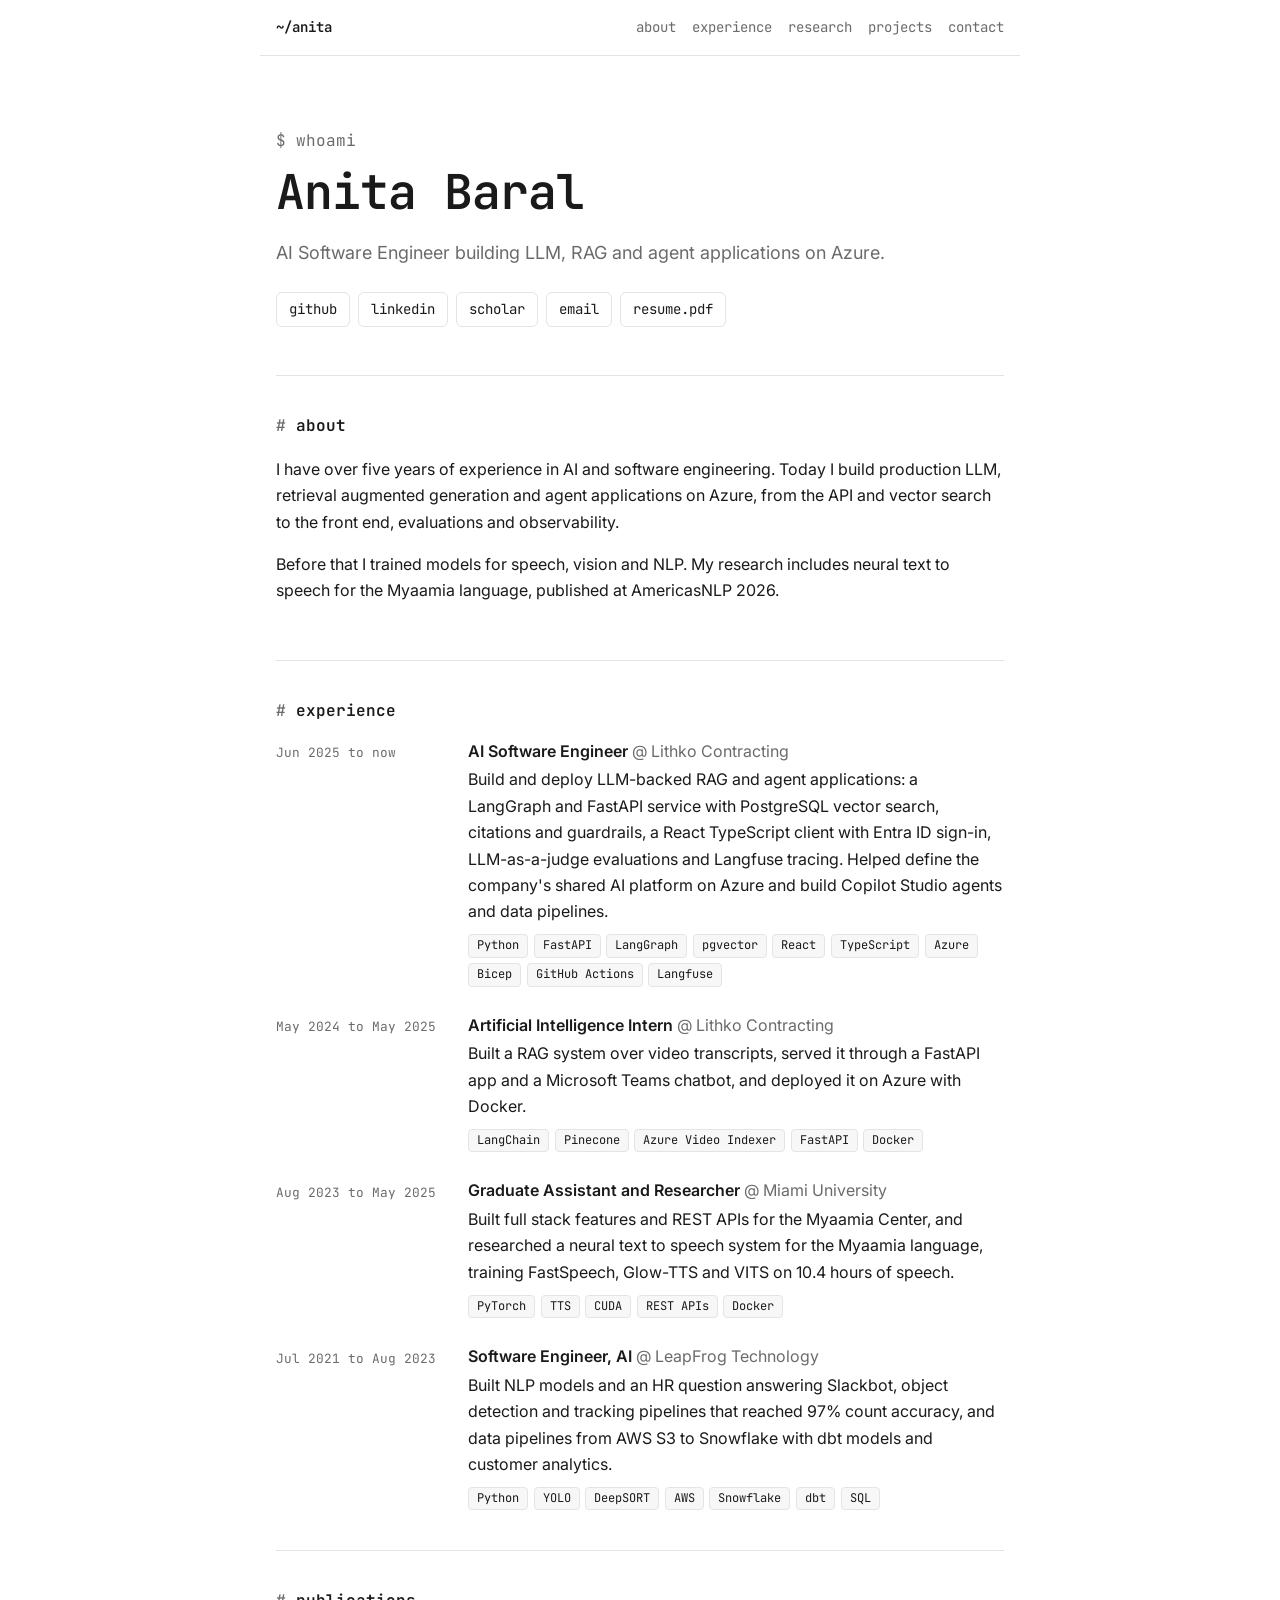
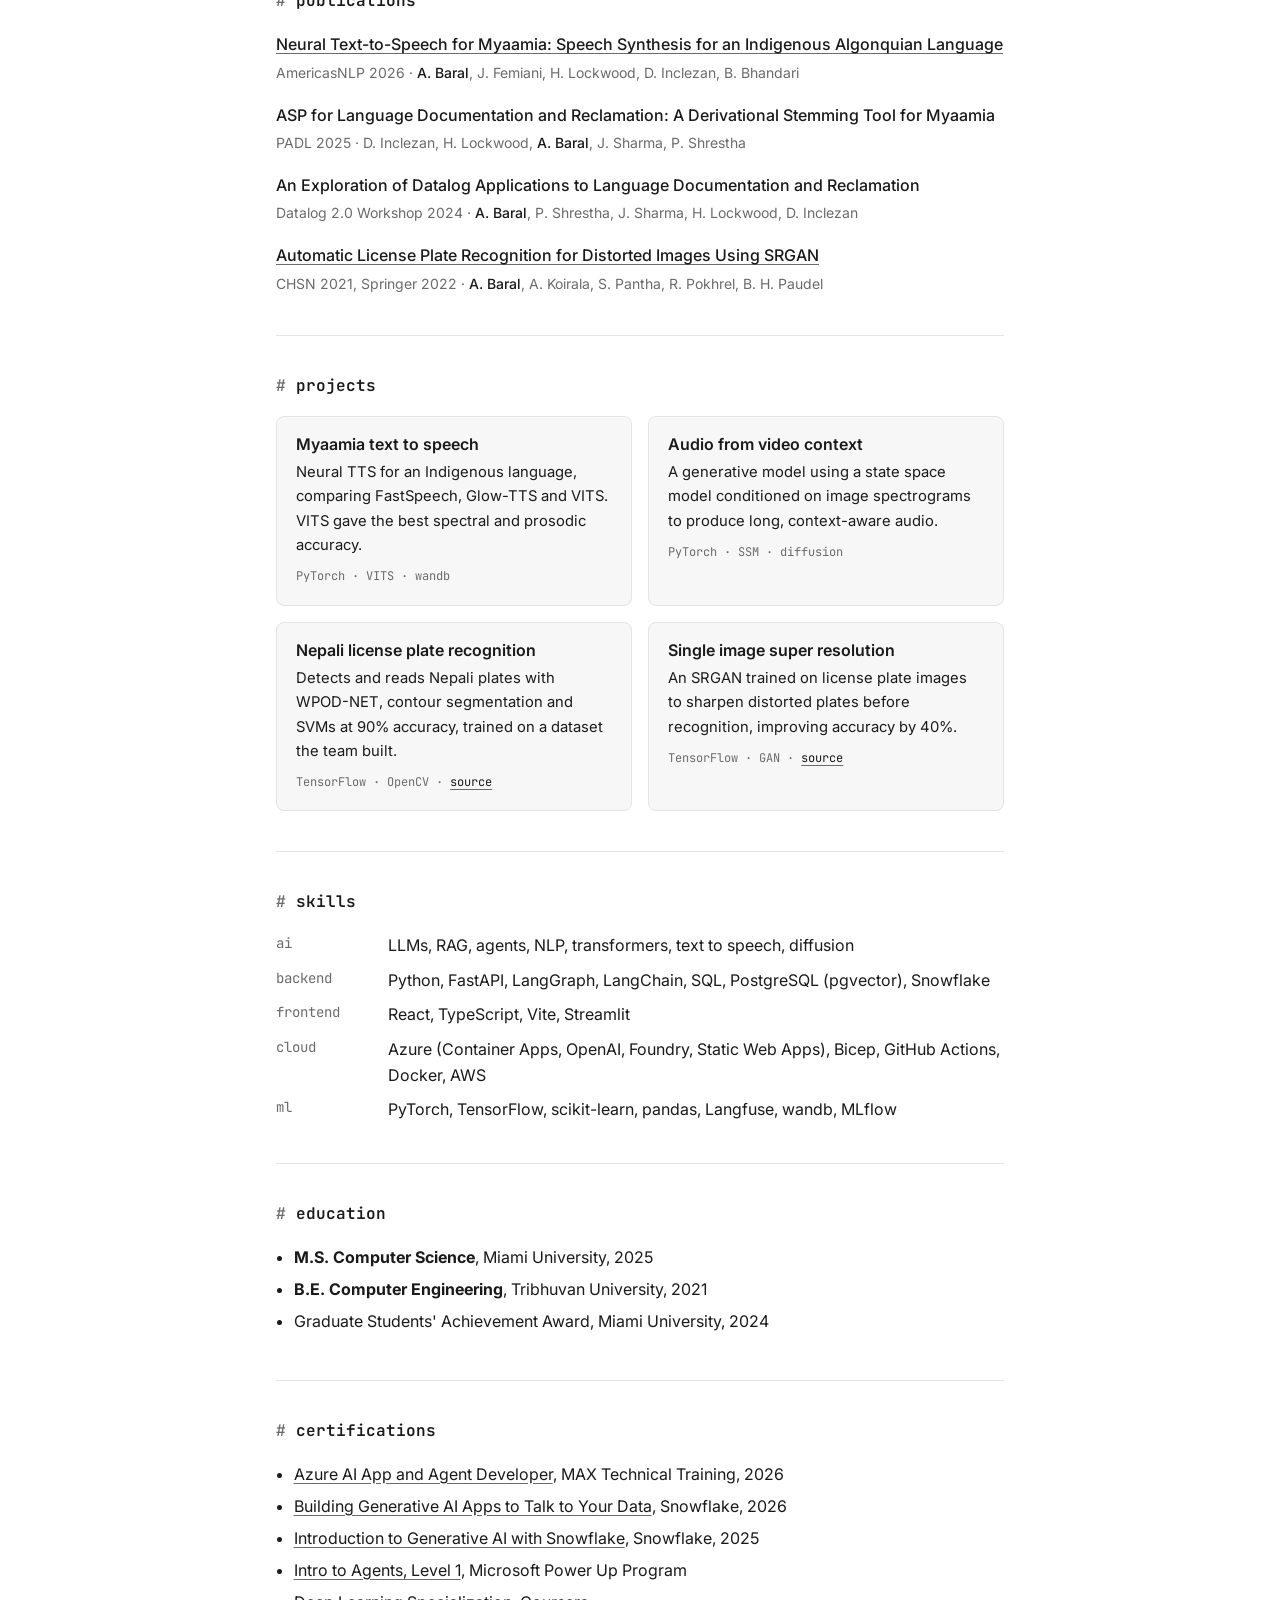
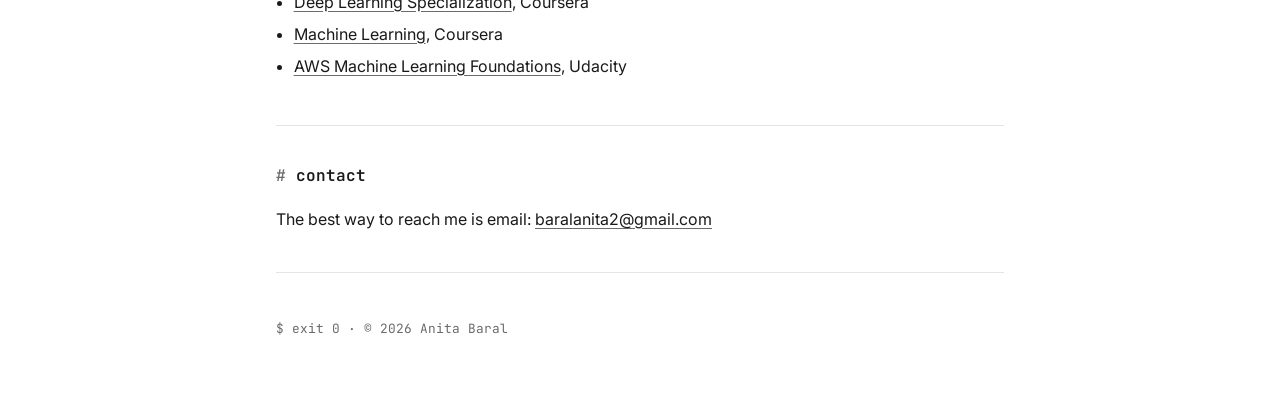
==== commit 1c393af7: "Remove phone number from resume and the name cursor" ====
--- a/index.html
+++ b/index.html
@@ -25,7 +25,7 @@
     <main id="top">
         <section class="hero">
             <p class="prompt"><span class="dim">$</span> whoami</p>
-            <h1>Anita Baral<span class="cursor" aria-hidden="true"></span></h1>
+            <h1>Anita Baral</h1>
             <p class="tagline">AI Software Engineer building LLM, RAG and agent applications on Azure.</p>
             <ul class="links">
                 <li><a href="https://github.com/anitabaral" target="_blank" rel="noopener">github</a></li>
--- a/css/style.css
+++ b/css/style.css
@@ -138,28 +138,6 @@
     letter-spacing: -0.02em;
 }
 
-.cursor {
-    display: inline-block;
-    width: 0.55em;
-    height: 0.9em;
-    margin-left: 0.15em;
-    vertical-align: -0.05em;
-    background: var(--fg);
-    animation: blink 1.1s steps(1) infinite;
-}
-
-@keyframes blink {
-    50% {
-        opacity: 0;
-    }
-}
-
-@media (prefers-reduced-motion: reduce) {
-    .cursor {
-        animation: none;
-    }
-}
-
 .tagline {
     margin: 1rem 0 1.5rem;
     font-size: 1.125rem;
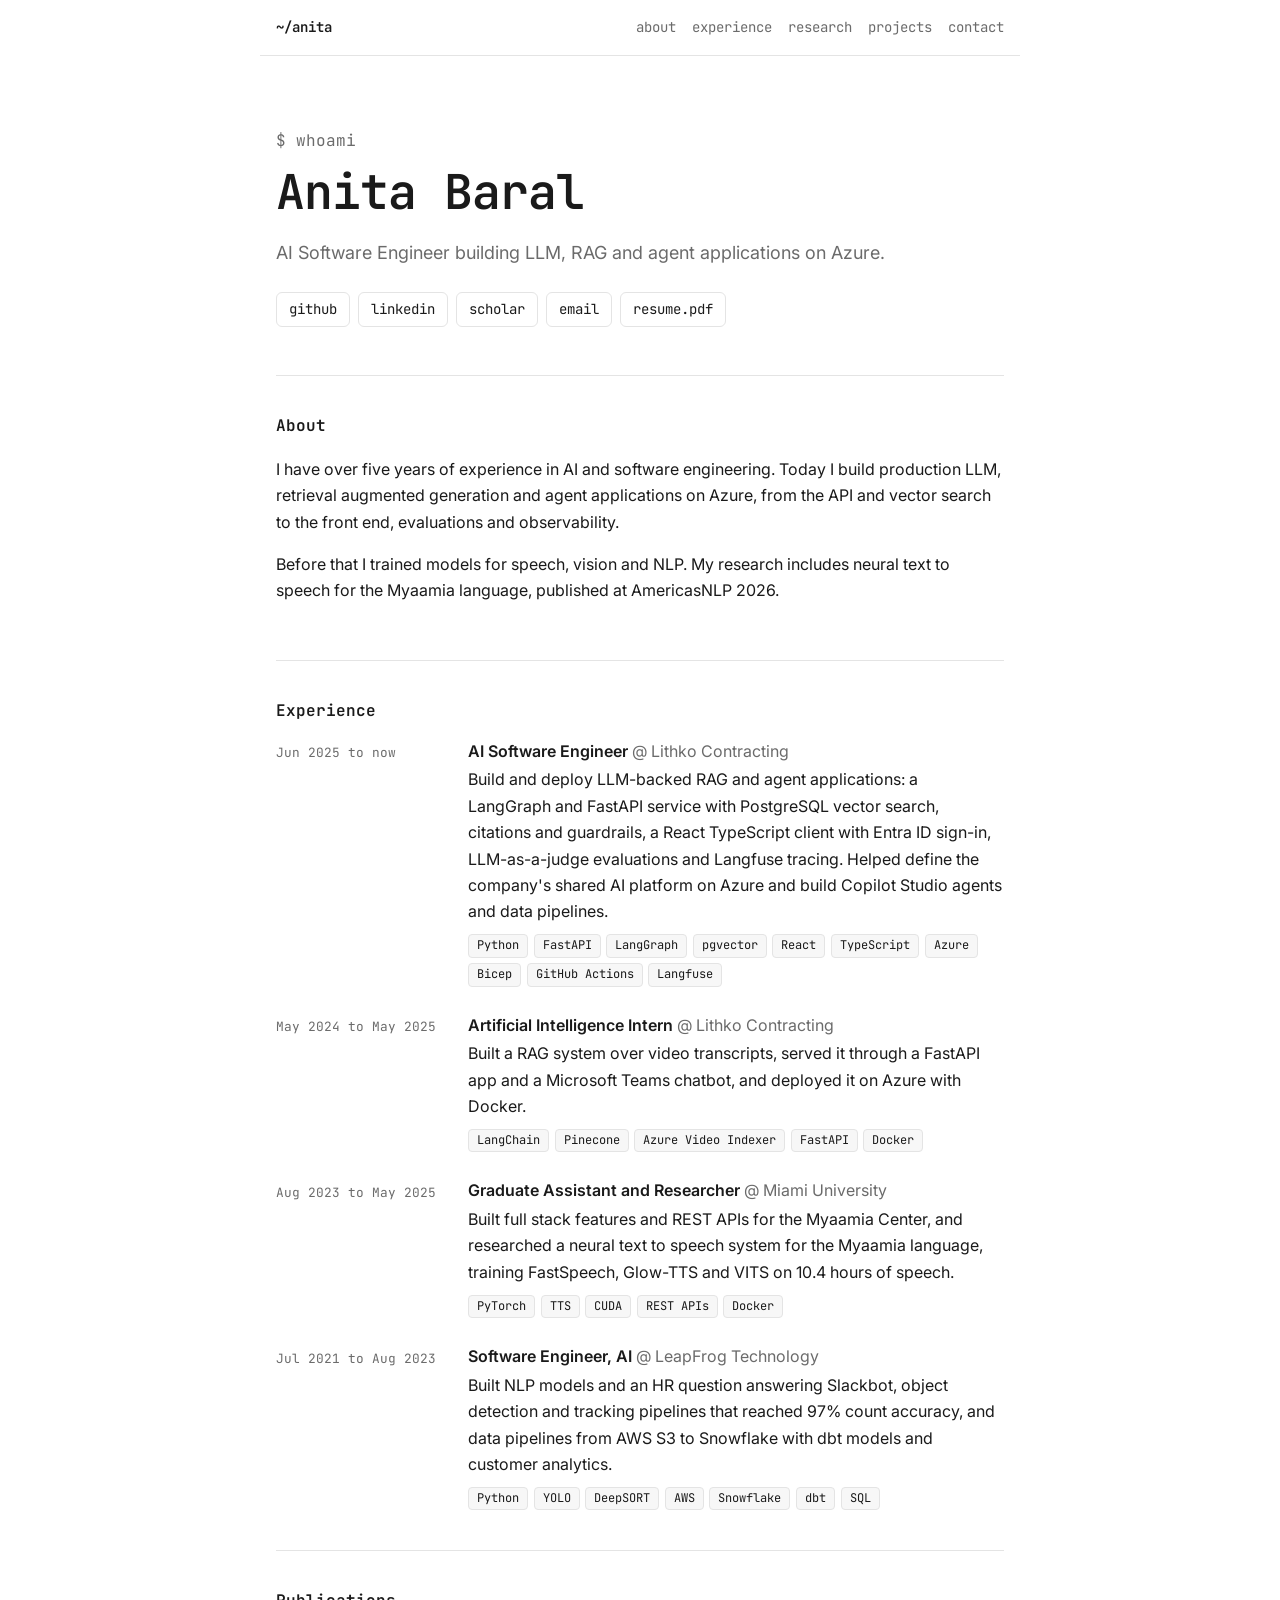
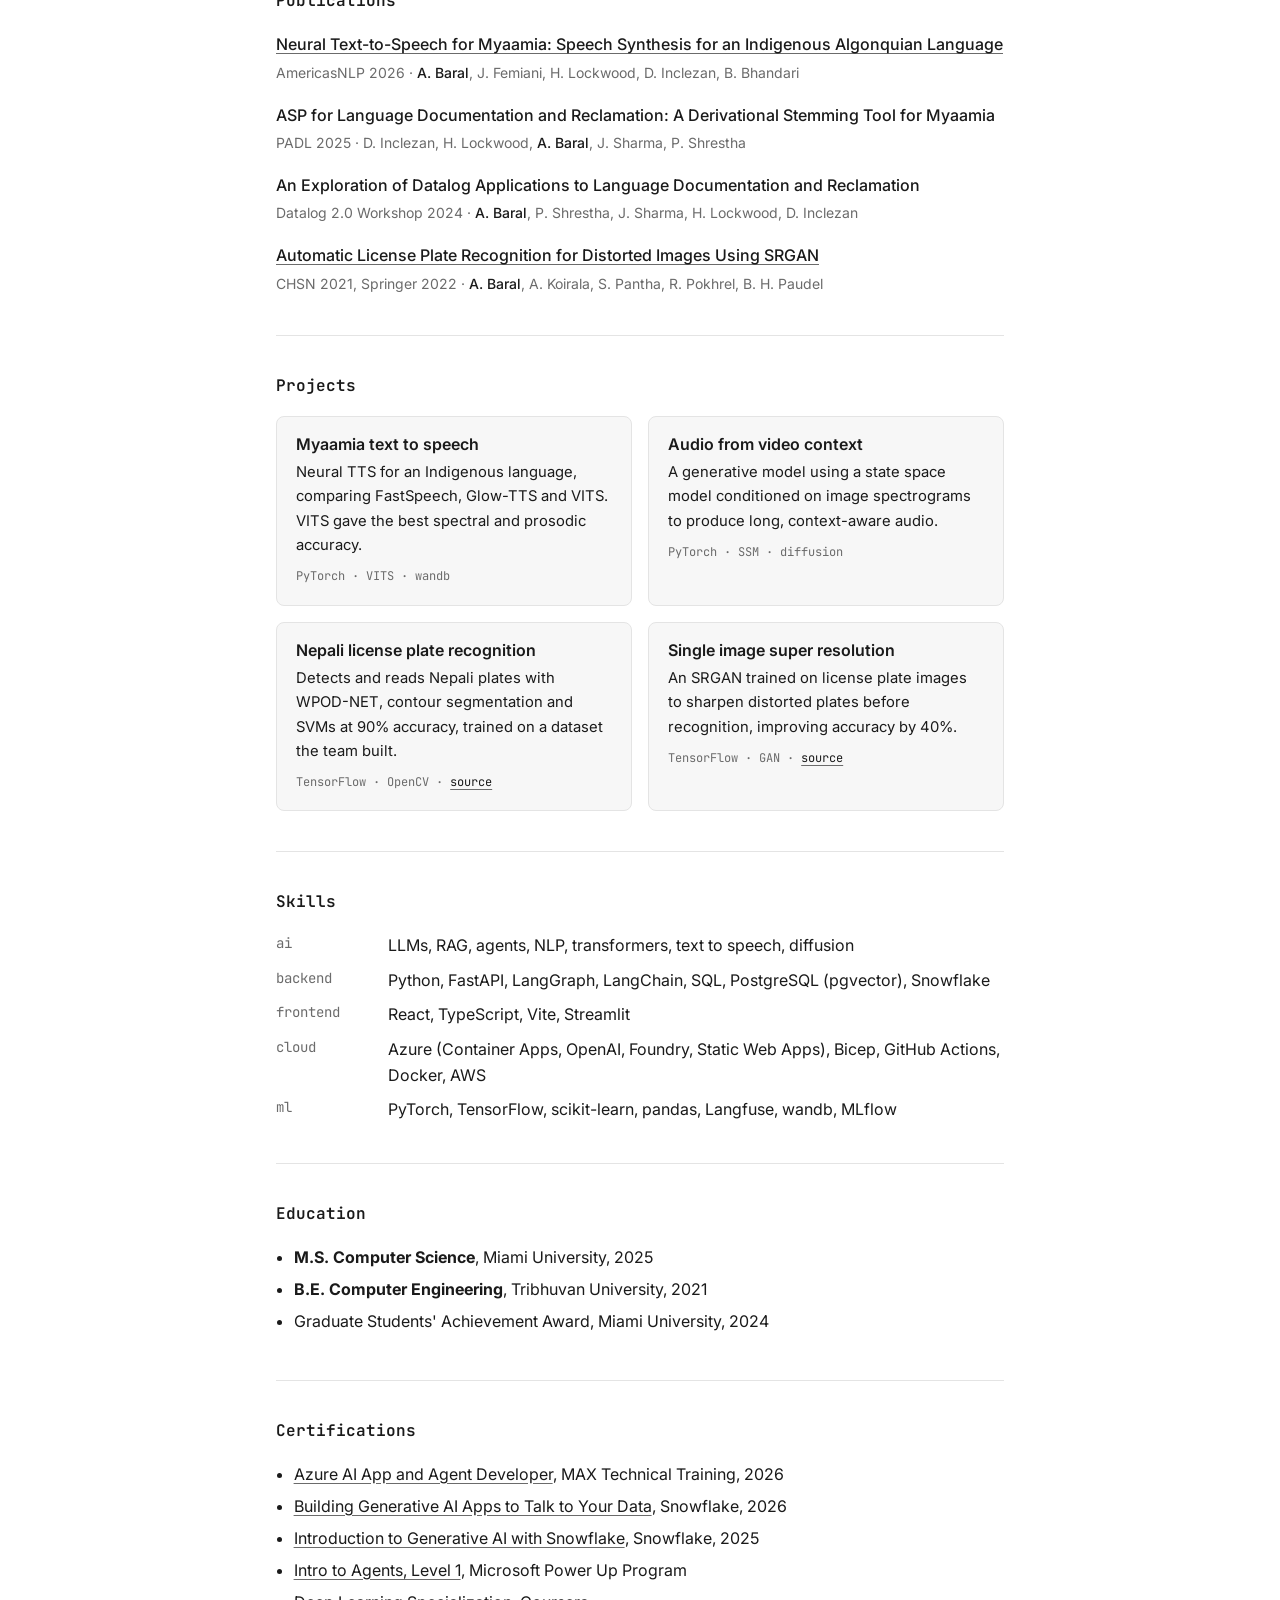
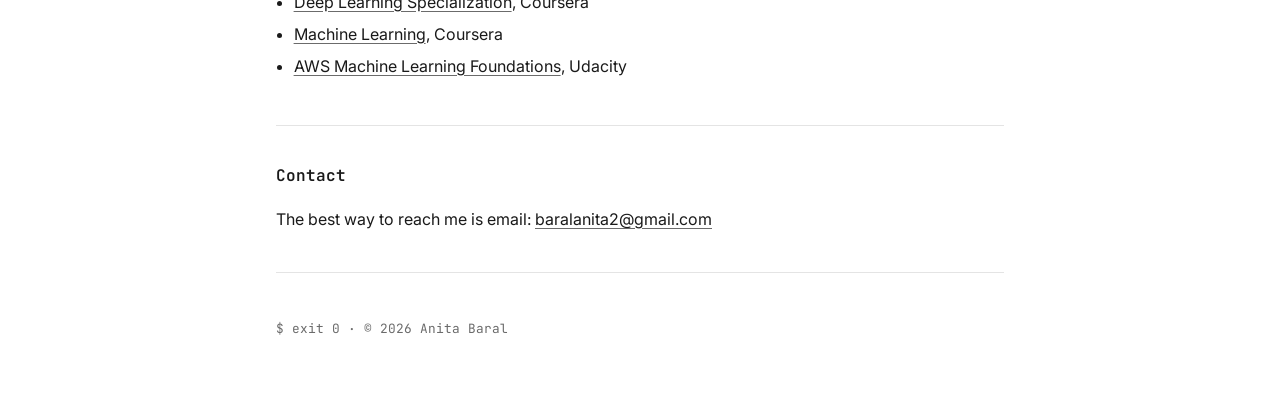
==== commit 75fd40d1: "Use plain section headings" ====
--- a/index.html
+++ b/index.html
@@ -37,7 +37,7 @@
         </section>
 
         <section id="about">
-            <h2><span class="dim">#</span> about</h2>
+            <h2>About</h2>
             <p>
                 I have over five years of experience in AI and software engineering. Today I build production
                 LLM, retrieval augmented generation and agent applications on Azure, from the API and vector search
@@ -50,7 +50,7 @@
         </section>
 
         <section id="experience">
-            <h2><span class="dim">#</span> experience</h2>
+            <h2>Experience</h2>
             <ol class="timeline">
                 <li>
                     <div class="when">Jun 2025 to now</div>
@@ -113,7 +113,7 @@
         </section>
 
         <section id="research">
-            <h2><span class="dim">#</span> publications</h2>
+            <h2>Publications</h2>
             <ul class="pubs">
                 <li>
                     <a href="https://aclanthology.org/2026.americasnlp-6.1/" target="_blank" rel="noopener">
@@ -137,7 +137,7 @@
         </section>
 
         <section id="projects">
-            <h2><span class="dim">#</span> projects</h2>
+            <h2>Projects</h2>
             <div class="cards">
                 <article class="card">
                     <h3>Myaamia text to speech</h3>
@@ -163,7 +163,7 @@
         </section>
 
         <section id="skills">
-            <h2><span class="dim">#</span> skills</h2>
+            <h2>Skills</h2>
             <dl class="skills">
                 <dt>ai</dt><dd>LLMs, RAG, agents, NLP, transformers, text to speech, diffusion</dd>
                 <dt>backend</dt><dd>Python, FastAPI, LangGraph, LangChain, SQL, PostgreSQL (pgvector), Snowflake</dd>
@@ -174,7 +174,7 @@
         </section>
 
         <section id="education">
-            <h2><span class="dim">#</span> education</h2>
+            <h2>Education</h2>
             <ul class="plain">
                 <li><strong>M.S. Computer Science</strong>, Miami University, 2025</li>
                 <li><strong>B.E. Computer Engineering</strong>, Tribhuvan University, 2021</li>
@@ -183,7 +183,7 @@
         </section>
 
         <section id="certifications">
-            <h2><span class="dim">#</span> certifications</h2>
+            <h2>Certifications</h2>
             <ul class="plain">
                 <li><a href="data/certificates/azure-ai-app-agent-developer.pdf" target="_blank">Azure AI App and Agent Developer</a>, MAX Technical Training, 2026</li>
                 <li><a href="https://coursera.org/verify/LXKT6HWSU1CF" target="_blank" rel="noopener">Building Generative AI Apps to Talk to Your Data</a>, Snowflake, 2026</li>
@@ -196,7 +196,7 @@
         </section>
 
         <section id="contact">
-            <h2><span class="dim">#</span> contact</h2>
+            <h2>Contact</h2>
             <p>The best way to reach me is email: <a href="mailto:baralanita2@gmail.com">baralanita2@gmail.com</a></p>
         </section>
     </main>
--- a/css/style.css
+++ b/css/style.css
@@ -111,7 +111,6 @@
     font-family: var(--mono);
     font-size: 1rem;
     font-weight: 600;
-    text-transform: lowercase;
 }
 
 h3 {
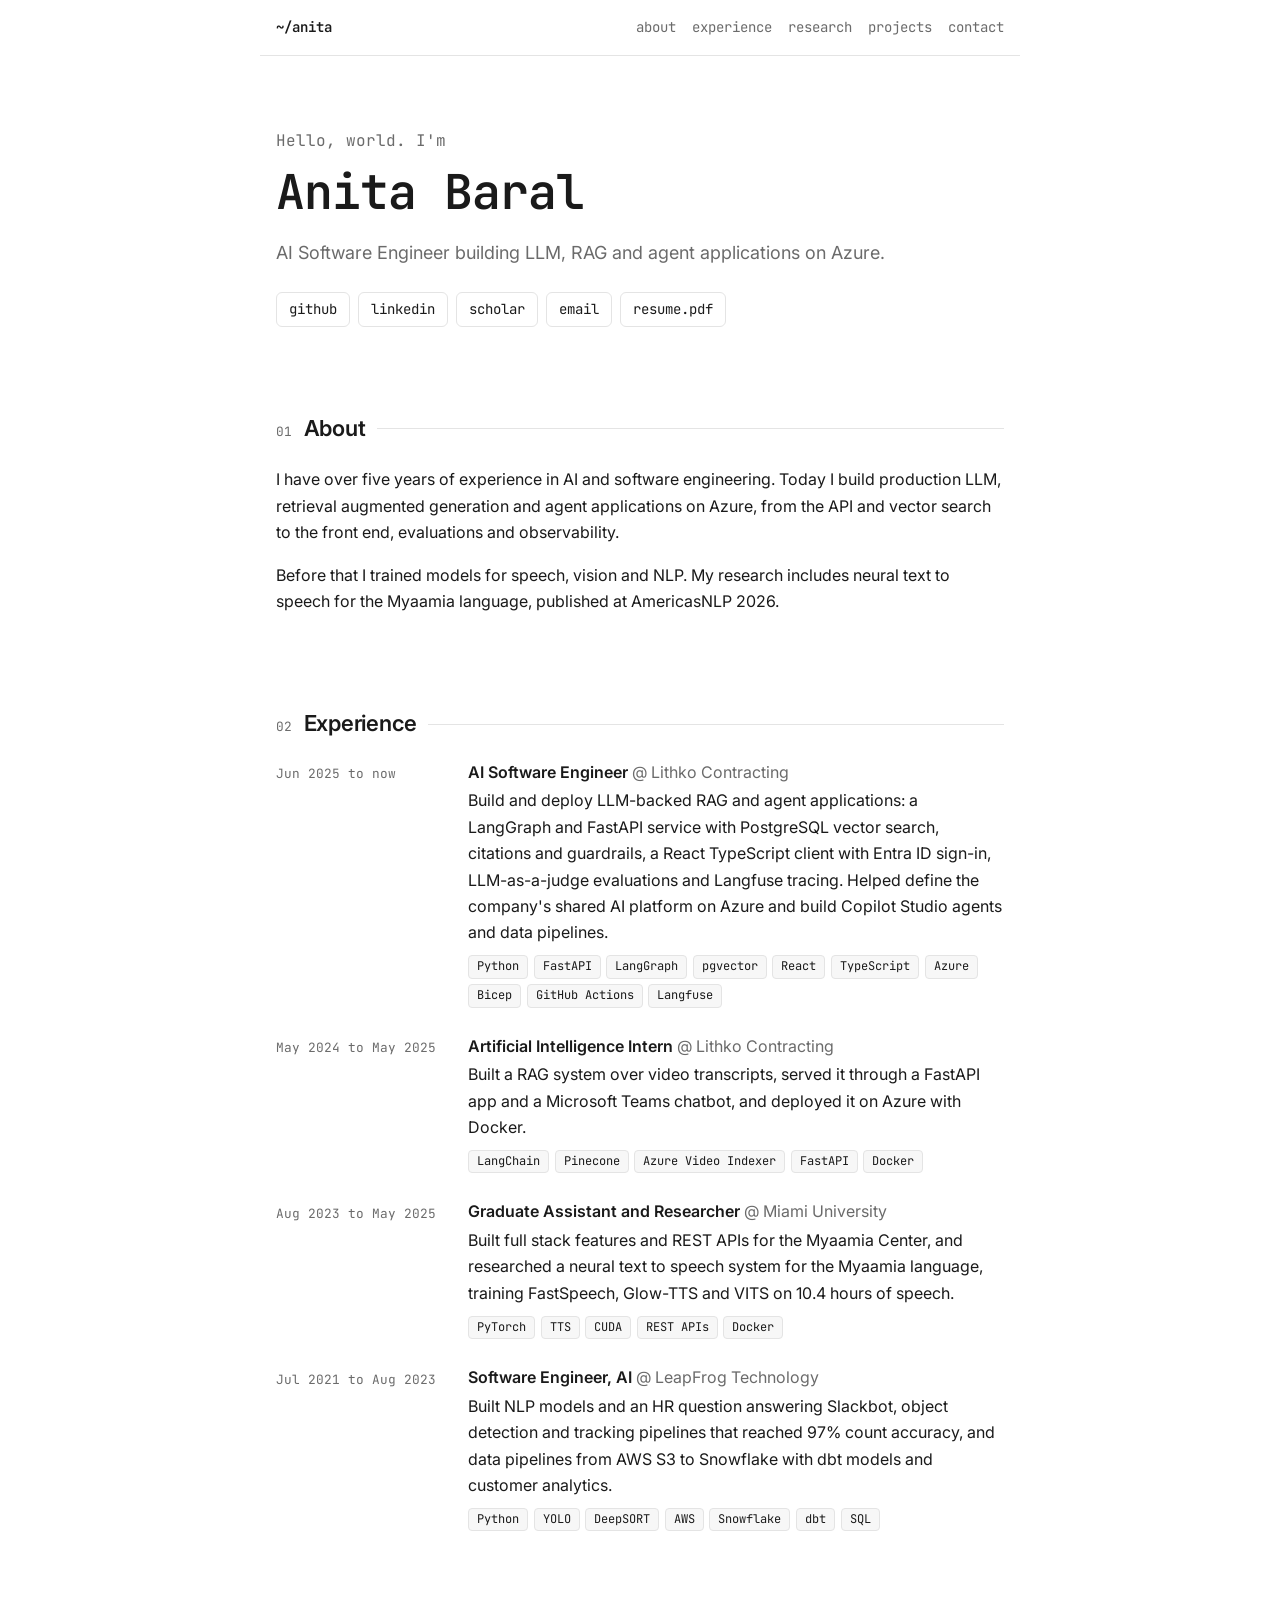
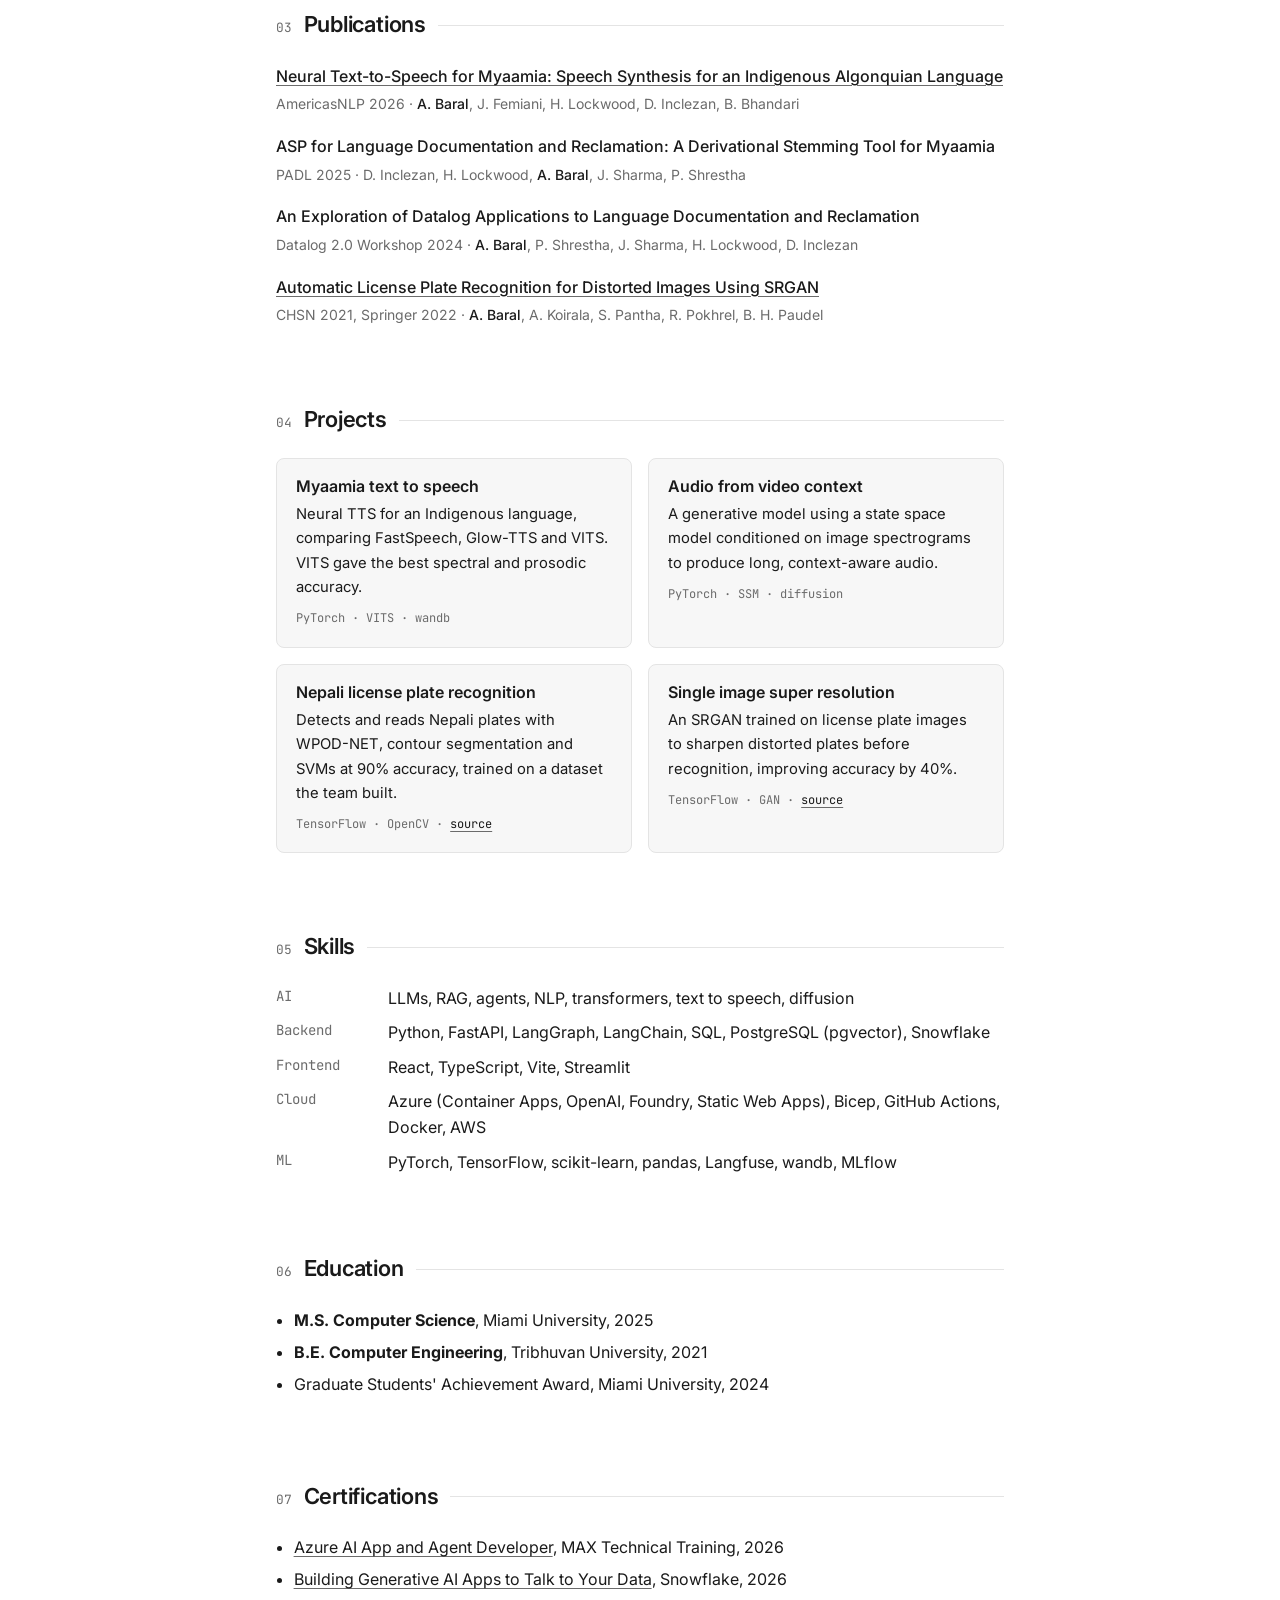
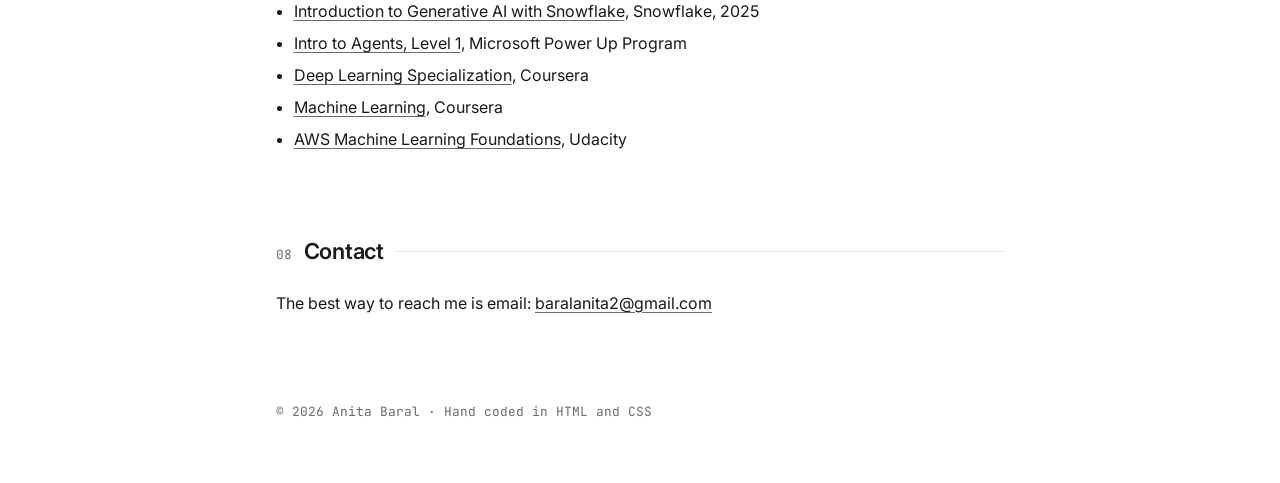
==== commit 87ffcddc: "Style section headings and polish intro and footer text" ====
--- a/index.html
+++ b/index.html
@@ -24,7 +24,7 @@
 
     <main id="top">
         <section class="hero">
-            <p class="prompt"><span class="dim">$</span> whoami</p>
+            <p class="prompt">Hello, world. I'm</p>
             <h1>Anita Baral</h1>
             <p class="tagline">AI Software Engineer building LLM, RAG and agent applications on Azure.</p>
             <ul class="links">
@@ -165,11 +165,11 @@
         <section id="skills">
             <h2>Skills</h2>
             <dl class="skills">
-                <dt>ai</dt><dd>LLMs, RAG, agents, NLP, transformers, text to speech, diffusion</dd>
-                <dt>backend</dt><dd>Python, FastAPI, LangGraph, LangChain, SQL, PostgreSQL (pgvector), Snowflake</dd>
-                <dt>frontend</dt><dd>React, TypeScript, Vite, Streamlit</dd>
-                <dt>cloud</dt><dd>Azure (Container Apps, OpenAI, Foundry, Static Web Apps), Bicep, GitHub Actions, Docker, AWS</dd>
-                <dt>ml</dt><dd>PyTorch, TensorFlow, scikit-learn, pandas, Langfuse, wandb, MLflow</dd>
+                <dt>AI</dt><dd>LLMs, RAG, agents, NLP, transformers, text to speech, diffusion</dd>
+                <dt>Backend</dt><dd>Python, FastAPI, LangGraph, LangChain, SQL, PostgreSQL (pgvector), Snowflake</dd>
+                <dt>Frontend</dt><dd>React, TypeScript, Vite, Streamlit</dd>
+                <dt>Cloud</dt><dd>Azure (Container Apps, OpenAI, Foundry, Static Web Apps), Bicep, GitHub Actions, Docker, AWS</dd>
+                <dt>ML</dt><dd>PyTorch, TensorFlow, scikit-learn, pandas, Langfuse, wandb, MLflow</dd>
             </dl>
         </section>
 
@@ -202,7 +202,7 @@
     </main>
 
     <footer>
-        <p><span class="dim">$</span> exit 0 &middot; &copy; 2026 Anita Baral</p>
+        <p>&copy; 2026 Anita Baral &middot; Hand coded in HTML and CSS</p>
     </footer>
 </body>
 </html>
--- a/css/style.css
+++ b/css/style.css
@@ -93,11 +93,11 @@
     max-width: 760px;
     margin: 0 auto;
     padding: 0 16px;
+    counter-reset: section;
 }
 
 section {
     padding: 2.5rem 0;
-    border-bottom: 1px solid var(--line);
 }
 
 h1,
@@ -107,10 +107,30 @@
 }
 
 h2 {
-    margin: 0 0 1.25rem;
-    font-family: var(--mono);
-    font-size: 1rem;
+    display: flex;
+    align-items: baseline;
+    gap: 0.75rem;
+    margin: 0 0 1.5rem;
+    font-size: 1.375rem;
     font-weight: 600;
+    letter-spacing: -0.01em;
+}
+
+h2::before {
+    counter-increment: section;
+    content: counter(section, decimal-leading-zero);
+    font-family: var(--mono);
+    font-size: 0.8rem;
+    font-weight: 400;
+    color: var(--muted);
+}
+
+h2::after {
+    content: "";
+    flex: 1;
+    height: 1px;
+    align-self: center;
+    background: var(--line);
 }
 
 h3 {
